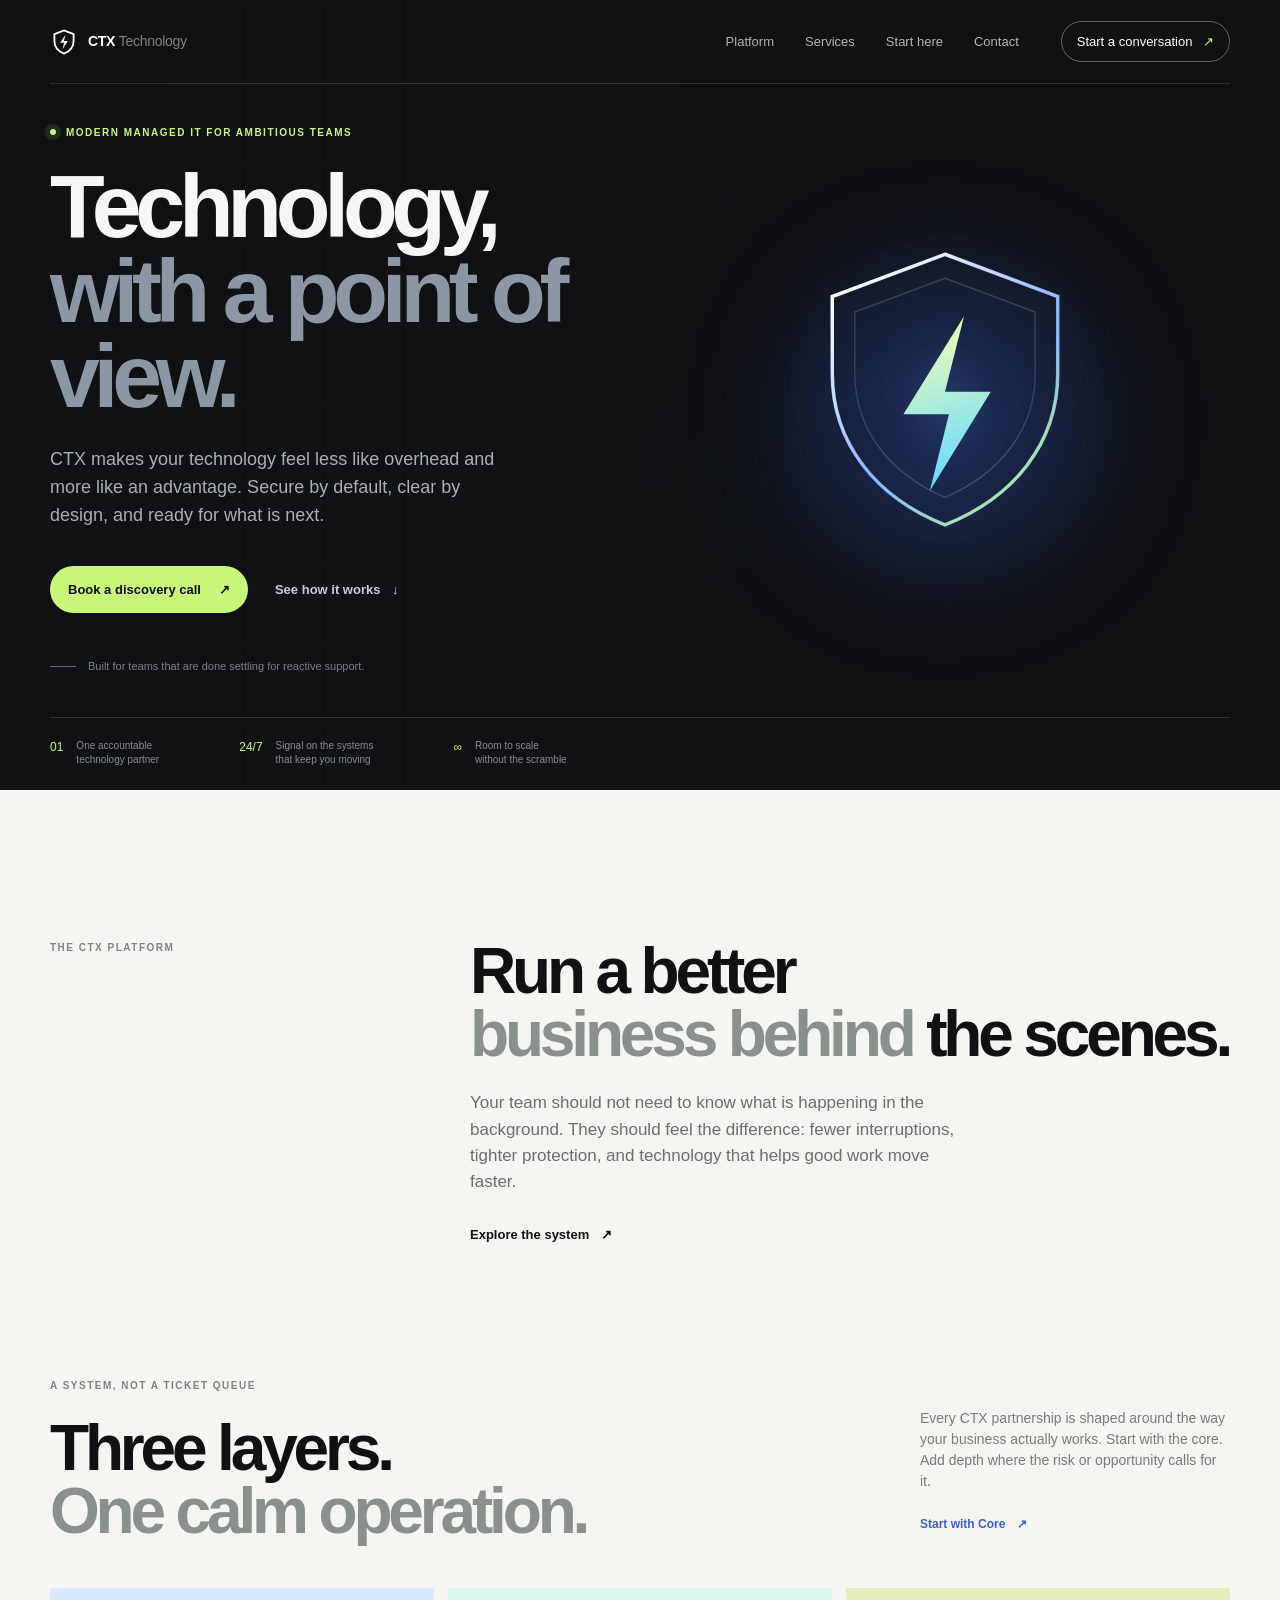
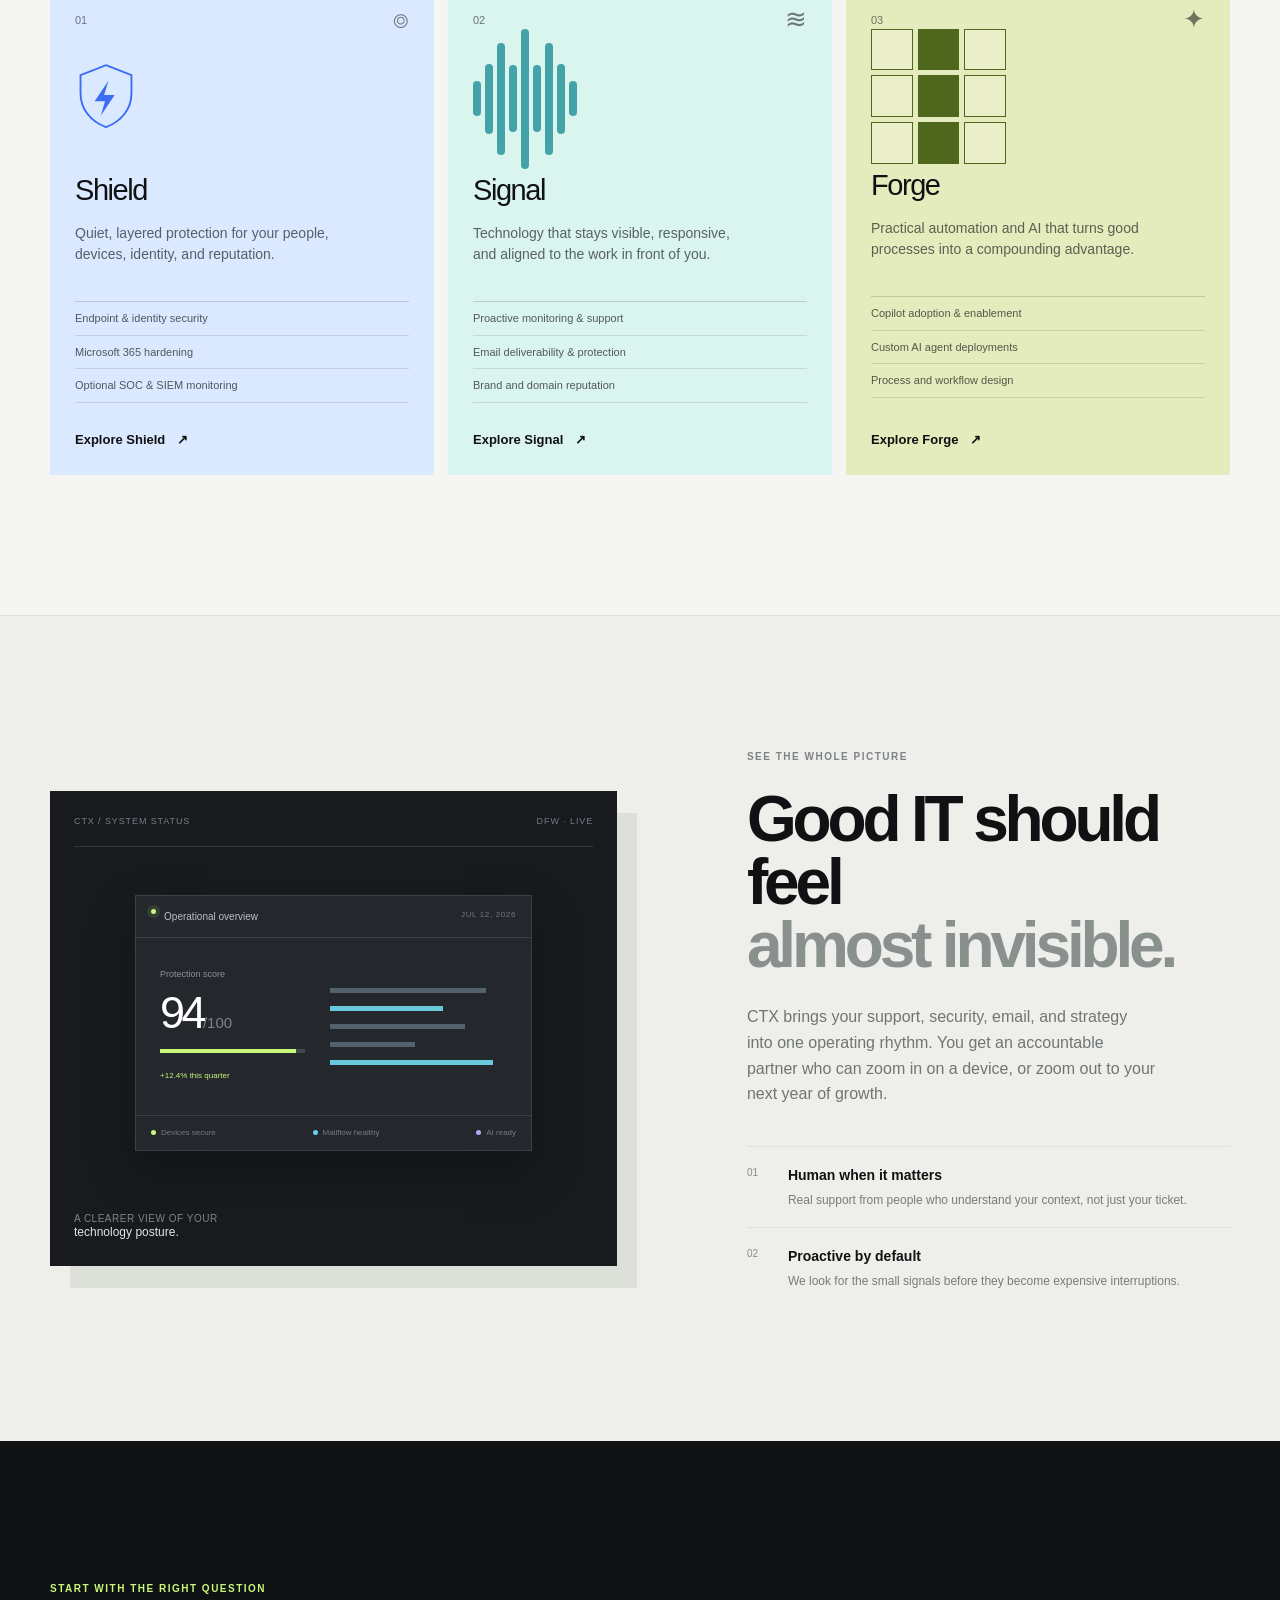
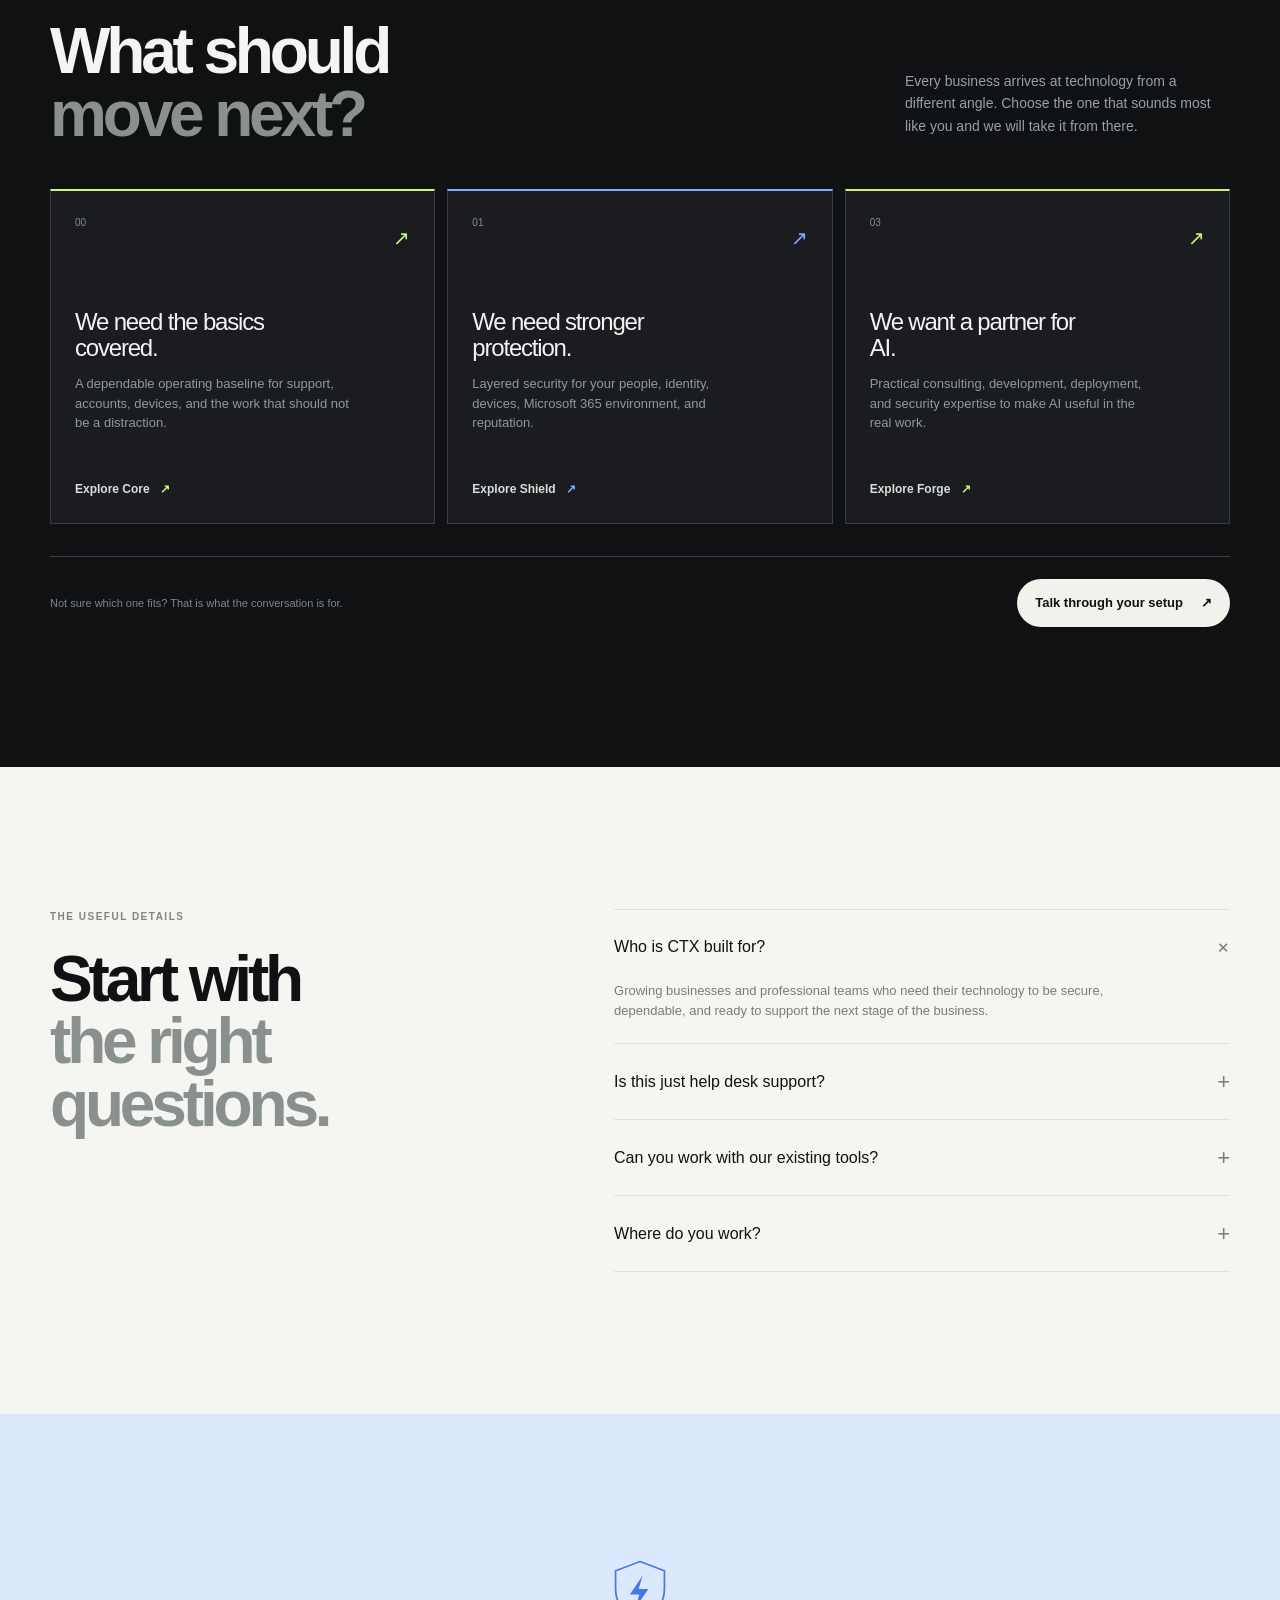
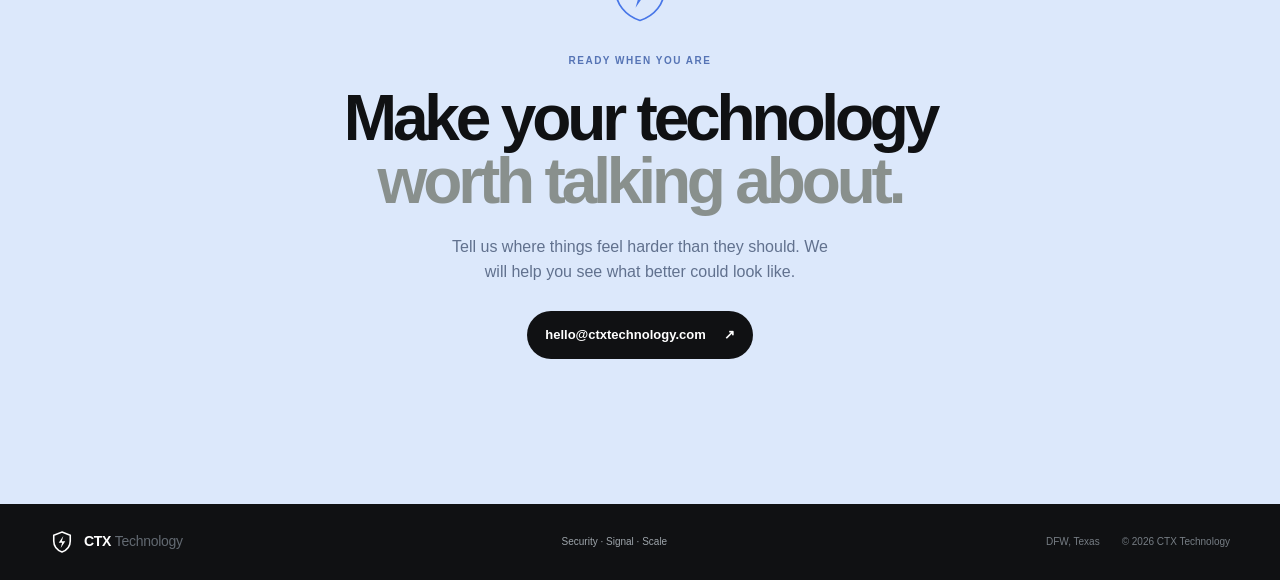
==== index.html @ e43d42aa "Initial public CTX Technology website" ====
<!doctype html>
<html lang="en">
  <head>
    <meta charset="UTF-8" />
    <meta name="viewport" content="width=device-width, initial-scale=1.0" />
    <meta name="description" content="CTX Technology gives ambitious teams a calmer, more secure way to run technology." />
    <meta name="theme-color" content="#101113" />
    <link rel="icon" href="favicon.svg" type="image/svg+xml" />
    <title>CTX Technology | Technology, with a point of view.</title>
    <link rel="stylesheet" href="styles.css" />
  </head>
  <body>
    <a class="skip-link" href="#main">Skip to content</a>

    <header class="site-header" data-header>
      <div class="container nav-wrap">
        <a class="brand" href="#top" aria-label="CTX Technology home">
          <span class="brand-mark" aria-hidden="true">
            <svg viewBox="0 0 32 32" fill="none">
              <path d="M16 2.75 27 7v7.52c0 6.9-4.4 12.14-11 14.73C9.4 26.66 5 21.42 5 14.52V7l11-4.25Z" stroke="currentColor" stroke-width="2.1" />
              <path d="m17.74 7.85-6.1 9.08h4.55l-1.92 7.23 6.1-9.17h-4.57l1.94-7.14Z" fill="currentColor" />
            </svg>
          </span>
          <span>CTX <em>Technology</em></span>
        </a>

        <button class="menu-toggle" type="button" aria-expanded="false" aria-controls="primary-nav" data-menu-toggle>
          <span class="sr-only">Toggle navigation</span>
          <span></span><span></span>
        </button>

        <nav class="primary-nav" id="primary-nav" aria-label="Primary navigation" data-nav>
          <a href="#platform">Platform</a>
          <a href="#services">Services</a>
          <a href="#pathways">Start here</a>
          <a href="#contact">Contact</a>
          <a class="nav-cta" href="mailto:hello@ctxtechnology.com?subject=CTX%20Technology%20discovery%20call">Start a conversation <span aria-hidden="true">↗</span></a>
        </nav>
      </div>
    </header>

    <main id="main">
      <section class="hero" id="top">
        <div class="hero-grid" aria-hidden="true"></div>
        <div class="container hero-layout">
          <div class="hero-copy">
            <p class="eyebrow"><span class="eyebrow-dot"></span> Modern managed IT for ambitious teams</p>
            <h1>Technology,<br /><span>with a point of view.</span></h1>
            <p class="hero-lead">CTX makes your technology feel less like overhead and more like an advantage. Secure by default, clear by design, and ready for what is next.</p>
            <div class="hero-actions">
              <a class="button button-primary" href="mailto:hello@ctxtechnology.com?subject=CTX%20Technology%20discovery%20call">Book a discovery call <span aria-hidden="true">↗</span></a>
              <a class="text-link light-link" href="#platform">See how it works <span aria-hidden="true">↓</span></a>
            </div>
            <div class="hero-note"><span class="note-line"></span><span>Built for teams that are done settling for reactive support.</span></div>
          </div>

          <div class="hero-art">
            <div class="art-glow"></div>
            <div class="art-core">
              <svg viewBox="0 0 220 250" fill="none" role="img" aria-label="Shield with a lightning bolt">
                <path d="M110 8 190 38v54.7c0 50.2-32 88.3-80 107.3-48-19-80-57.1-80-107.3V38l80-30Z" stroke="url(#shieldStroke)" stroke-width="2.5" />
                <path d="M110 25 174 49v43.4c0 40.7-25.4 71.4-64 88.2-38.6-16.8-64-47.5-64-88.2V49l64-24Z" stroke="rgba(255,255,255,.16)" stroke-width="1" />
                <path d="m123.5 52-43 69.6h32.3l-13.6 54.4 43.3-70.5h-32.5L123.5 52Z" fill="url(#boltFill)" />
                <path d="M110 8 190 38v54.7c0 50.2-32 88.3-80 107.3-48-19-80-57.1-80-107.3V38l80-30Z" stroke="rgba(255,255,255,.2)" stroke-width="1" />
                <defs>
                  <linearGradient id="shieldStroke" x1="37" y1="38" x2="183" y2="208" gradientUnits="userSpaceOnUse"><stop stop-color="#F8FBFF" /><stop offset=".5" stop-color="#77A6FF" /><stop offset="1" stop-color="#B4FF73" /></linearGradient>
                  <linearGradient id="boltFill" x1="101" y1="56" x2="136" y2="164" gradientUnits="userSpaceOnUse"><stop stop-color="#F2FFB4" /><stop offset="1" stop-color="#65D9FF" /></linearGradient>
                </defs>
              </svg>
            </div>
          </div>
        </div>
        <div class="container hero-footer">
          <div class="hero-footer-item"><strong>01</strong><span>One accountable<br />technology partner</span></div>
          <div class="hero-footer-item"><strong>24/7</strong><span>Signal on the systems<br />that keep you moving</span></div>
          <div class="hero-footer-item"><strong>∞</strong><span>Room to scale<br />without the scramble</span></div>
        </div>
      </section>

      <section class="intro-band" id="platform">
        <div class="container intro-layout">
          <p class="section-kicker">The CTX platform</p>
          <div>
            <h2>Run a better<br /><i>business behind</i> the scenes.</h2>
            <p class="intro-copy">Your team should not need to know what is happening in the background. They should feel the difference: fewer interruptions, tighter protection, and technology that helps good work move faster.</p>
            <a class="text-link dark-link" href="#services">Explore the system <span aria-hidden="true">↗</span></a>
          </div>
        </div>
      </section>

      <section class="system-section" id="services">
        <div class="container">
          <div class="section-heading">
            <div><p class="section-kicker">A system, not a ticket queue</p><h2>Three layers.<br /><i>One calm operation.</i></h2></div>
            <p>Every CTX partnership is shaped around the way your business actually works. Start with the core. Add depth where the risk or opportunity calls for it.<br /><br /><a class="text-link dark-link essential-link" href="core.html">Start with Core <span aria-hidden="true">↗</span></a></p>
          </div>
          <div class="layer-grid">
            <article class="layer-card layer-shield">
              <div class="layer-top"><span class="layer-number">01</span><span class="layer-symbol">⌾</span></div>
              <div class="layer-icon shield-icon" aria-hidden="true"><svg viewBox="0 0 56 64" fill="none"><path d="M28 2 51 11v16.3C51 41.7 41.8 52.7 28 58 14.2 52.7 5 41.7 5 27.3V11L28 2Z" stroke="currentColor" stroke-width="1.7"/><path d="m30.2 16-12.5 18.6h9.4l-3.8 13 12.5-18.8h-9.5l3.9-12.8Z" fill="currentColor"/></svg></div>
              <h3>Shield</h3><p>Quiet, layered protection for your people, devices, identity, and reputation.</p>
              <ul><li>Endpoint & identity security</li><li>Microsoft 365 hardening</li><li>Optional SOC & SIEM monitoring</li></ul>
              <a href="shield.html" class="card-link">Explore Shield <span aria-hidden="true">↗</span></a>
            </article>
            <article class="layer-card layer-signal">
              <div class="layer-top"><span class="layer-number">02</span><span class="layer-symbol">≋</span></div>
              <div class="signal-wave" aria-hidden="true"><span></span><span></span><span></span><span></span><span></span><span></span><span></span><span></span><span></span></div>
              <h3>Signal</h3><p>Technology that stays visible, responsive, and aligned to the work in front of you.</p>
              <ul><li>Proactive monitoring & support</li><li>Email deliverability & protection</li><li>Brand and domain reputation</li></ul>
              <a href="signal.html" class="card-link">Explore Signal <span aria-hidden="true">↗</span></a>
            </article>
            <article class="layer-card layer-forge">
              <div class="layer-top"><span class="layer-number">03</span><span class="layer-symbol">✦</span></div>
              <div class="forge-grid" aria-hidden="true"><span></span><span></span><span></span><span></span><span></span><span></span><span></span><span></span><span></span></div>
              <h3>Forge</h3><p>Practical automation and AI that turns good processes into a compounding advantage.</p>
              <ul><li>Copilot adoption & enablement</li><li>Custom AI agent deployments</li><li>Process and workflow design</li></ul>
              <a href="forge.html" class="card-link">Explore Forge <span aria-hidden="true">↗</span></a>
            </article>
          </div>
        </div>
      </section>

      <section class="feature-section">
        <div class="container feature-grid">
          <div class="feature-visual">
            <div class="visual-topline"><span>CTX / SYSTEM STATUS</span><span>DFW · LIVE</span></div>
            <div class="visual-screen">
              <div class="screen-header"><span class="screen-pulse"></span><span>Operational overview</span><span class="screen-date">JUL 12, 2026</span></div>
              <div class="screen-content"><div class="screen-score"><small>Protection score</small><strong>94<span>/100</span></strong><div class="score-bar"><i></i></div><em>+12.4% this quarter</em></div><div class="screen-lines"><span style="--w:88%"></span><span style="--w:64%"></span><span style="--w:76%"></span><span style="--w:48%"></span><span style="--w:92%"></span></div></div>
              <div class="screen-footer"><span><b></b>Devices secure</span><span><b></b>Mailflow healthy</span><span><b></b>AI ready</span></div>
            </div>
            <div class="visual-caption">A clearer view of your<br /><i>technology posture.</i></div>
          </div>
          <div class="feature-copy"><p class="section-kicker">See the whole picture</p><h2>Good IT should feel<br /><i>almost invisible.</i></h2><p>CTX brings your support, security, email, and strategy into one operating rhythm. You get an accountable partner who can zoom in on a device, or zoom out to your next year of growth.</p><div class="feature-points"><div><span>01</span><strong>Human when it matters</strong><p>Real support from people who understand your context, not just your ticket.</p></div><div><span>02</span><strong>Proactive by default</strong><p>We look for the small signals before they become expensive interruptions.</p></div></div></div>
        </div>
      </section>

      <section class="pathways-section" id="pathways">
        <div class="container">
          <div class="pathways-heading"><div><p class="section-kicker">Start with the right question</p><h2>What should<br /><i>move next?</i></h2></div><p>Every business arrives at technology from a different angle. Choose the one that sounds most like you and we will take it from there.</p></div>
          <div class="pathway-grid">
            <a class="pathway-card pathway-core" href="core.html"><span class="pathway-number">00</span><span class="pathway-arrow" aria-hidden="true">↗</span><h3>We need the basics covered.</h3><p>A dependable operating baseline for support, accounts, devices, and the work that should not be a distraction.</p><span class="pathway-link">Explore Core <span aria-hidden="true">↗</span></span></a>
            <a class="pathway-card pathway-shield" href="shield.html"><span class="pathway-number">01</span><span class="pathway-arrow" aria-hidden="true">↗</span><h3>We need stronger protection.</h3><p>Layered security for your people, identity, devices, Microsoft 365 environment, and reputation.</p><span class="pathway-link">Explore Shield <span aria-hidden="true">↗</span></span></a>
            <a class="pathway-card pathway-forge" href="forge.html"><span class="pathway-number">03</span><span class="pathway-arrow" aria-hidden="true">↗</span><h3>We want a partner for AI.</h3><p>Practical consulting, development, deployment, and security expertise to make AI useful in the real work.</p><span class="pathway-link">Explore Forge <span aria-hidden="true">↗</span></span></a>
          </div>
          <div class="pathways-footer"><span>Not sure which one fits? That is what the conversation is for.</span><a class="button button-light" href="mailto:hello@ctxtechnology.com?subject=CTX%20Technology%20setup%20conversation">Talk through your setup <span aria-hidden="true">↗</span></a></div>
        </div>
      </section>

      <section class="faq-section">
        <div class="container faq-layout"><div><p class="section-kicker">The useful details</p><h2>Start with<br /><i>the right questions.</i></h2></div><div class="faq-list"><details open><summary>Who is CTX built for?<span>+</span></summary><p>Growing businesses and professional teams who need their technology to be secure, dependable, and ready to support the next stage of the business.</p></details><details><summary>Is this just help desk support?<span>+</span></summary><p>No. Support is the human layer, but the work also includes proactive monitoring, security optimization, email health, and the technical roadmap behind the business.</p></details><details><summary>Can you work with our existing tools?<span>+</span></summary><p>Yes. We start by understanding what is already in place, then make practical recommendations around Microsoft 365, identity, endpoint, email, and the workflows your team depends on.</p></details><details><summary>Where do you work?<span>+</span></summary><p>CTX is based in the DFW area and supports teams wherever their work happens.</p></details></div></div>
      </section>

      <section class="contact-section" id="contact"><div class="container contact-inner"><div class="contact-mark" aria-hidden="true"><svg viewBox="0 0 76 76" fill="none"><path d="M38 3 67 14v21.5C67 53.2 55.4 67.3 38 73 20.6 67.3 9 53.2 9 35.5V14L38 3Z" stroke="currentColor" stroke-width="2"/><path d="m41 20-15 22.2h11.2L32.7 58 48 35.5H36.4L41 20Z" fill="currentColor"/></svg></div><p class="section-kicker">Ready when you are</p><h2>Make your technology<br /><i>worth talking about.</i></h2><p>Tell us where things feel harder than they should. We will help you see what better could look like.</p><a class="button button-primary dark-button" href="mailto:hello@ctxtechnology.com?subject=CTX%20Technology%20discovery%20call">hello@ctxtechnology.com <span aria-hidden="true">↗</span></a></div></section>
    </main>

    <footer class="site-footer"><div class="container footer-wrap"><a class="brand footer-brand" href="#top"><span class="brand-mark" aria-hidden="true"><svg viewBox="0 0 32 32" fill="none"><path d="M16 2.75 27 7v7.52c0 6.9-4.4 12.14-11 14.73C9.4 26.66 5 21.42 5 14.52V7l11-4.25Z" stroke="currentColor" stroke-width="2.1"/><path d="m17.74 7.85-6.1 9.08h4.55l-1.92 7.23 6.1-9.17h-4.57l1.94-7.14Z" fill="currentColor"/></svg></span><span>CTX <em>Technology</em></span></a><p>Security · Signal · Scale</p><div><span>DFW, Texas</span><span>© 2026 CTX Technology</span></div></div></footer>
    <script src="app.js"></script>
  </body>
</html>
---- styles.css ----
:root {
  --ink: #101113;
  --muted: #6d7079;
  --paper: #f5f6f2;
  --white: #fff;
  --line: #dfe1dc;
  --blue: #3967f5;
  --cyan: #64d6eb;
  --lime: #c8f87b;
  --max: 1180px;
}

* { box-sizing: border-box; }
html { scroll-behavior: smooth; }
body { margin: 0; background: var(--paper); color: var(--ink); font-family: -apple-system, BlinkMacSystemFont, "Segoe UI", Helvetica, Arial, sans-serif; font-size: 16px; line-height: 1.5; -webkit-font-smoothing: antialiased; }
a { color: inherit; text-decoration: none; }
button { font: inherit; }
.container { width: min(calc(100% - 64px), var(--max)); margin: 0 auto; }
.sr-only { position: absolute; width: 1px; height: 1px; padding: 0; margin: -1px; overflow: hidden; clip: rect(0, 0, 0, 0); white-space: nowrap; border: 0; }
.skip-link { position: fixed; z-index: 20; left: 16px; top: -50px; padding: 10px 14px; background: var(--lime); color: var(--ink); transition: top .2s; }
.skip-link:focus { top: 16px; }

.site-header { position: absolute; width: 100%; z-index: 5; color: #fff; }
.nav-wrap { min-height: 84px; display: flex; align-items: center; justify-content: space-between; border-bottom: 1px solid rgba(255,255,255,.13); }
.brand { display: inline-flex; align-items: center; gap: 10px; font-size: 14px; font-weight: 700; letter-spacing: -.02em; }
.brand em { color: rgba(255,255,255,.47); font-style: normal; font-weight: 400; }
.brand-mark { width: 28px; height: 28px; display: grid; place-items: center; }
.brand-mark svg { width: 100%; height: 100%; }
.primary-nav { display: flex; align-items: center; gap: 31px; color: rgba(255,255,255,.68); font-size: 13px; }
.primary-nav a { transition: color .2s; }
.primary-nav a:hover, .primary-nav a:focus-visible { color: #fff; }
.primary-nav .nav-cta { margin-left: 11px; border: 1px solid rgba(255,255,255,.34); border-radius: 999px; color: #fff; padding: 10px 15px; }
.primary-nav .nav-cta span { color: var(--lime); margin-left: 7px; }
.menu-toggle { display: none; border: 0; background: transparent; color: #fff; padding: 10px 0 10px 10px; }
.menu-toggle span:not(.sr-only) { display: block; width: 24px; height: 1px; margin: 5px 0; background: currentColor; }

.hero { overflow: hidden; min-height: 790px; position: relative; display: flex; flex-direction: column; background: #101113; color: #f5f7f7; }
.hero-grid { position: absolute; inset: 0; opacity: .19; background-image: linear-gradient(rgba(255,255,255,.08) 1px, transparent 1px), linear-gradient(90deg, rgba(255,255,255,.08) 1px, transparent 1px); background-size: 80px 80px; mask-image: linear-gradient(90deg, black, transparent 74%); }
.hero-grid::after { content: ""; position: absolute; inset: 0; background: radial-gradient(circle at 73% 48%, rgba(71,118,255,.22), transparent 30%), radial-gradient(circle at 57% 67%, rgba(102,221,222,.13), transparent 25%); }
.hero-layout { position: relative; z-index: 1; flex: 1; display: grid; grid-template-columns: 1fr 1fr; gap: 40px; align-items: center; padding-top: 122px; }
.hero-copy { max-width: 590px; padding-bottom: 40px; }
.eyebrow, .section-kicker { margin: 0 0 24px; color: #87909d; text-transform: uppercase; letter-spacing: .15em; font-size: 10px; font-weight: 700; }
.eyebrow { color: var(--lime); display: flex; align-items: center; gap: 10px; }
.eyebrow-dot { width: 6px; height: 6px; border-radius: 50%; background: var(--lime); box-shadow: 0 0 0 5px rgba(200,248,123,.1); }
h1, h2, h3, p { margin-top: 0; }
h1 { max-width: 670px; margin-bottom: 27px; font-size: clamp(56px, 7vw, 96px); line-height: .95; letter-spacing: -.07em; font-weight: 600; }
h1 span { color: #8d96a3; }
.hero-lead { max-width: 465px; color: #a9afb9; font-size: 18px; line-height: 1.55; }
.hero-actions { display: flex; align-items: center; gap: 27px; margin: 36px 0 45px; }
.button { display: inline-flex; align-items: center; gap: 18px; padding: 14px 18px; border-radius: 999px; font-size: 13px; font-weight: 600; transition: transform .2s, background .2s, border-color .2s; }
.button:hover, .button:focus-visible { transform: translateY(-2px); }
.button-primary { color: var(--ink); background: var(--lime); }
.button-primary:hover { background: #e1ffa2; }
.light-link, .dark-link, .card-link { font-size: 13px; font-weight: 600; }
.light-link { color: #c9ced8; }
.light-link span, .dark-link span, .card-link span { margin-left: 8px; transition: margin .2s; }
.text-link:hover span, .card-link:hover span { margin-left: 13px; }
.hero-note { display: flex; align-items: center; gap: 12px; color: #777f8d; font-size: 11px; }
.note-line { width: 26px; height: 1px; background: #626a76; }
.hero-art { min-height: 550px; position: relative; display: grid; place-items: center; }
.art-glow { position: absolute; width: 290px; height: 290px; border-radius: 50%; background: rgba(57,103,245,.26); filter: blur(55px); }
.art-core { position: relative; z-index: 1; width: min(66%, 310px); filter: drop-shadow(0 0 26px rgba(91,176,255,.23)); }
.art-core svg { display: block; width: 100%; height: auto; }
.art-orbit { position: absolute; border: 1px solid rgba(168,206,255,.28); border-radius: 50%; transform: rotate(-24deg); }
.orbit-one { width: 88%; height: 32%; }
.orbit-two { width: 42%; height: 89%; transform: rotate(29deg); border-color: rgba(201,248,123,.26); }
.signal-card { position: absolute; z-index: 2; display: flex; align-items: center; gap: 10px; min-width: 190px; padding: 11px 13px; border: 1px solid rgba(255,255,255,.16); background: rgba(24,26,31,.76); backdrop-filter: blur(12px); box-shadow: 0 15px 50px rgba(0,0,0,.23); }
.signal-card-top { top: 20%; right: 1%; }
.signal-card-bottom { bottom: 20%; left: 5%; }
.signal-icon { display: grid; place-items: center; width: 27px; height: 27px; border-radius: 50%; color: var(--lime); background: rgba(200,248,123,.11); font-size: 20px; }
.bolt-mini { color: var(--cyan); background: rgba(100,214,235,.1); }
.signal-card b, .signal-card small { display: block; }
.signal-card b { color: #e6e8e9; font-size: 11px; font-weight: 600; }
.signal-card small { margin-top: 2px; color: #7e8692; font-size: 9px; }
.art-label { position: absolute; color: #68717d; font-size: 10px; line-height: 1.4; letter-spacing: .08em; text-transform: uppercase; }
.art-label b { color: #cdd4db; font-weight: 500; }
.art-label-left { left: 0; bottom: 25%; }
.art-label-right { right: 0; bottom: 11%; display: flex; align-items: center; gap: 8px; }
.art-label-right span { width: 34px; height: 1px; background: #54606d; }
.hero-footer { position: relative; z-index: 1; display: flex; gap: 80px; padding: 21px 0 24px; border-top: 1px solid rgba(255,255,255,.14); }
.hero-footer-item { display: flex; gap: 13px; align-items: flex-start; color: #858c96; font-size: 10px; line-height: 1.35; }
.hero-footer-item strong { color: var(--lime); font-size: 12px; font-weight: 500; }

.intro-band { padding: 150px 0 132px; background: var(--paper); }
.intro-layout { display: grid; grid-template-columns: 1fr 2fr; gap: 40px; }
.section-kicker { color: #7e8385; }
h2 { margin-bottom: 25px; font-size: clamp(42px, 5vw, 70px); letter-spacing: -.065em; line-height: .98; font-weight: 600; }
h2 i { color: #89908d; font-style: normal; }
.intro-copy { max-width: 500px; margin-bottom: 26px; color: #696f70; font-size: 17px; line-height: 1.55; }
.dark-link { color: var(--ink); }
.essential-link { display: inline-block; color: #3b5fd2; font-size: 12px; }

.system-section { padding: 0 0 140px; }
.section-heading { display: flex; align-items: end; justify-content: space-between; gap: 50px; margin-bottom: 46px; }
.section-heading > div { min-width: 55%; }
.section-heading h2 { margin-bottom: 0; }
.section-heading > p { max-width: 310px; margin: 0 0 8px; color: #777d7c; font-size: 14px; }
.layer-grid { display: grid; grid-template-columns: repeat(3, 1fr); gap: 14px; }
.layer-card { min-height: 455px; display: flex; flex-direction: column; padding: 24px 25px 26px; color: var(--ink); overflow: hidden; }
.layer-shield { background: #dae9ff; }
.layer-signal { background: #daf4ee; }
.layer-forge { background: #e4ebbc; }
.layer-top { display: flex; justify-content: space-between; color: rgba(16,17,19,.55); font-size: 11px; }
.layer-symbol { font-size: 26px; line-height: .6; }
.layer-icon { height: 140px; display: flex; align-items: center; color: #3c6cf2; }
.layer-icon svg { width: 62px; height: auto; }
.layer-card h3 { margin: 0 0 11px; font-size: 29px; letter-spacing: -.05em; font-weight: 500; }
.layer-card > p { max-width: 270px; min-height: 55px; margin-bottom: 23px; color: rgba(16,17,19,.64); font-size: 14px; line-height: 1.45; }
.layer-card ul { list-style: none; padding: 0; margin: 0 0 27px; border-top: 1px solid rgba(16,17,19,.16); color: rgba(16,17,19,.68); font-size: 11px; }
.layer-card li { padding: 8px 0; border-bottom: 1px solid rgba(16,17,19,.12); }
.card-link { margin-top: auto; }
.signal-wave { height: 140px; display: flex; align-items: center; gap: 4px; color: #1e8e97; }
.signal-wave span { display: block; width: 8px; height: 25%; border-radius: 10px; background: currentColor; opacity: .8; }
.signal-wave span:nth-child(2), .signal-wave span:nth-child(8) { height: 50%; }.signal-wave span:nth-child(3), .signal-wave span:nth-child(7) { height: 80%; }.signal-wave span:nth-child(4), .signal-wave span:nth-child(6) { height: 48%; }.signal-wave span:nth-child(5) { height: 100%; }
.forge-grid { width: 135px; height: 135px; display: grid; grid-template-columns: repeat(3, 1fr); gap: 5px; align-content: center; }
.forge-grid span { aspect-ratio: 1; border: 1px solid #4e671d; background: rgba(255,255,255,.21); }.forge-grid span:nth-child(2), .forge-grid span:nth-child(5), .forge-grid span:nth-child(8) { background: #4e671d; }

.feature-section { padding: 133px 0; border-top: 1px solid var(--line); background: #eeefeb; }
.feature-grid { display: grid; grid-template-columns: 1.08fr .92fr; align-items: center; gap: 11%; }
.feature-visual { position: relative; min-height: 475px; padding: 24px; background: #181a1e; color: #fff; box-shadow: 20px 22px 0 #dce0d8; }
.visual-topline, .screen-header, .screen-footer { display: flex; justify-content: space-between; color: #767d87; font-size: 9px; letter-spacing: .1em; }
.visual-topline { padding-bottom: 17px; border-bottom: 1px solid #35383c; }
.visual-screen { position: absolute; top: 104px; left: 15%; width: 70%; background: #24272c; border: 1px solid #3b4047; box-shadow: 0 21px 45px rgba(0,0,0,.25); }
.screen-header { padding: 13px 15px; border-bottom: 1px solid #3b4047; color: #b8c0ca; letter-spacing: 0; font-size: 10px; justify-content: flex-start; gap: 8px; }.screen-date { margin-left: auto; color: #727982; font-size: 8px; letter-spacing: .08em; }
.screen-pulse { width: 5px; height: 5px; border-radius: 50%; background: var(--lime); box-shadow: 0 0 0 4px rgba(200,248,123,.1); }
.screen-content { display: grid; grid-template-columns: .9fr 1.1fr; gap: 25px; padding: 30px 24px; }
.screen-score small { display: block; color: #89919a; font-size: 9px; }.screen-score strong { display: block; margin: 8px 0 14px; font-size: 45px; line-height: 1; font-weight: 400; letter-spacing: -.08em; }.screen-score strong span { color: #7a838f; font-size: 15px; letter-spacing: 0; }.score-bar { height: 4px; margin-bottom: 8px; background: #42474e; }.score-bar i { display: block; width: 94%; height: 100%; background: var(--lime); }.screen-score em { color: var(--lime); font-size: 8px; font-style: normal; }.screen-lines { display: flex; flex-direction: column; justify-content: center; gap: 13px; }.screen-lines span { width: var(--w); height: 5px; display: block; background: #53616d; }.screen-lines span:nth-child(2), .screen-lines span:nth-child(5) { background: #68c9dd; }
.screen-footer { padding: 11px 15px; border-top: 1px solid #3b4047; gap: 8px; font-size: 8px; letter-spacing: 0; }.screen-footer b { display: inline-block; width: 5px; height: 5px; margin-right: 5px; border-radius: 50%; background: var(--lime); }.screen-footer span:nth-child(2) b { background: var(--cyan); }.screen-footer span:nth-child(3) b { background: #b9a6f9; }
.visual-caption { position: absolute; bottom: 25px; left: 24px; color: #7d848b; font-size: 10px; line-height: 1.3; letter-spacing: .05em; text-transform: uppercase; }.visual-caption i { color: #e1e5e7; font-size: 12px; font-style: normal; letter-spacing: 0; text-transform: none; }
.feature-copy h2 { margin-bottom: 28px; }.feature-copy > p:not(.section-kicker) { max-width: 410px; color: #707574; line-height: 1.6; }.feature-points { margin-top: 39px; }.feature-points > div { display: grid; grid-template-columns: 28px 1fr; column-gap: 13px; padding: 18px 0; border-top: 1px solid var(--line); }.feature-points span { color: #84908a; font-size: 10px; }.feature-points strong { font-size: 14px; font-weight: 600; }.feature-points p { grid-column: 2; margin: 5px 0 0; color: #777c7b; font-size: 12px; }

.pricing-section { padding: 140px 0; background: #101113; color: #f4f5f2; }.pricing-layout { display: grid; grid-template-columns: .8fr 1.2fr; gap: 13%; align-items: center; }.pricing-copy .section-kicker { color: var(--lime); }.pricing-copy h2 { margin-bottom: 28px; }.pricing-copy > p:not(.section-kicker) { max-width: 360px; color: #999fa8; line-height: 1.6; }.button-light { margin-top: 22px; color: var(--ink); background: #f0f3ec; }.button-light:hover { background: #fff; }.price-panel { padding: 25px 29px 27px; border: 1px solid #3a3d42; background: #1a1c20; }.price-panel-top { display: flex; justify-content: space-between; padding-bottom: 21px; border-bottom: 1px solid #383b40; color: #858b92; font-size: 9px; letter-spacing: .11em; }.price-status { color: var(--lime); letter-spacing: 0; }.price-status i { display: inline-block; width: 5px; height: 5px; margin-right: 4px; border-radius: 50%; background: var(--lime); }.price { display: flex; align-items: center; padding: 24px 0 9px; }.price sup { align-self: flex-start; margin: 13px 4px 0 0; color: var(--lime); font-size: 18px; }.price strong { font-size: 90px; font-weight: 400; line-height: .9; letter-spacing: -.08em; }.price > span { margin: 18px 0 0 13px; color: #878e97; font-size: 12px; line-height: 1.15; }.price-note { max-width: 390px; margin: 0; color: #aab0b5; font-size: 13px; }.price-rule { height: 1px; margin: 26px 0 22px; background: #383b40; }.price-includes p { margin-bottom: 15px; color: #7d848c; font-size: 11px; }.price-includes > div { display: flex; gap: 10px; }.price-includes span { flex: 1; padding: 11px 12px; color: #d5d9d7; background: #25282d; font-size: 10px; line-height: 1.35; }.price-disclaimer { display: block; margin-top: 22px; color: #6f767e; font-size: 10px; line-height: 1.4; }

.faq-section { padding: 142px 0; background: var(--paper); }.faq-layout { display: grid; grid-template-columns: .8fr 1.2fr; gap: 13%; }.faq-list details { border-top: 1px solid var(--line); }.faq-list details:last-child { border-bottom: 1px solid var(--line); }.faq-list summary { display: flex; align-items: center; justify-content: space-between; padding: 21px 0; cursor: pointer; list-style: none; font-size: 16px; font-weight: 500; }.faq-list summary::-webkit-details-marker { display: none; }.faq-list summary span { color: #777f7c; font-size: 22px; font-weight: 300; transition: transform .2s; }.faq-list details[open] summary span { transform: rotate(45deg); }.faq-list details p { max-width: 520px; margin: -4px 40px 22px 0; color: #777d7a; font-size: 13px; line-height: 1.55; }
.contact-section { padding: 145px 0; background: #dce8fb; text-align: center; }.contact-inner { display: flex; flex-direction: column; align-items: center; }.contact-mark { width: 64px; margin-bottom: 30px; color: #4776e8; }.contact-mark svg { display: block; width: 100%; }.contact-section .section-kicker { margin-bottom: 19px; color: #5674b5; }.contact-section h2 { margin-bottom: 23px; }.contact-section > .container > p:not(.section-kicker) { max-width: 390px; margin-bottom: 26px; color: #61718e; line-height: 1.55; }.dark-button { background: var(--ink); color: #fff; }.dark-button:hover { background: #2b2e34; }
.site-footer { padding: 26px 0; background: #101113; color: #767d84; font-size: 10px; }.footer-wrap { display: flex; align-items: center; justify-content: space-between; gap: 24px; }.footer-brand { color: #fff; }.footer-brand em { color: #626971; }.footer-brand .brand-mark { width: 24px; height: 24px; }.footer-wrap p { margin: 0; color: #9da4aa; }.footer-wrap > div { display: flex; gap: 22px; }

@media (max-width: 850px) {
  .container { width: min(calc(100% - 40px), var(--max)); }
  .nav-wrap { min-height: 72px; }.menu-toggle { display: block; cursor: pointer; }.primary-nav { display: none; position: absolute; top: 72px; left: 20px; right: 20px; padding: 15px; flex-direction: column; align-items: stretch; gap: 0; background: #1b1d21; border: 1px solid #363a40; }.primary-nav.is-open { display: flex; }.primary-nav a { padding: 13px 10px; }.primary-nav .nav-cta { margin: 5px 0 0; text-align: center; }
  .hero { min-height: auto; }.hero-layout { grid-template-columns: 1fr; gap: 0; padding-top: 145px; }.hero-copy { padding-bottom: 0; }.hero-art { min-height: 420px; margin-top: -20px; }.art-core { width: 220px; }.signal-card-top { top: 15%; right: 0; }.signal-card-bottom { bottom: 14%; left: 0; }.art-label-left { left: 0; bottom: 20%; }.art-label-right { right: 0; bottom: 6%; }.hero-footer { gap: 20px; justify-content: space-between; }.hero-footer-item { gap: 8px; }
  .intro-band { padding: 100px 0; }.intro-layout, .feature-grid, .pricing-layout, .faq-layout { grid-template-columns: 1fr; gap: 55px; }.section-heading { display: block; }.section-heading > p { margin-top: 27px; max-width: 480px; }.system-section { padding-bottom: 100px; }.feature-section, .pricing-section, .faq-section, .contact-section { padding: 100px 0; }.feature-visual { min-height: 430px; }.pricing-copy > p:not(.section-kicker) { max-width: 500px; }
}
@media (max-width: 560px) {
  .container { width: min(calc(100% - 32px), var(--max)); }.hero-layout { padding-top: 127px; }.hero-copy h1 { font-size: 57px; }.hero-lead { font-size: 16px; }.hero-actions { align-items: flex-start; flex-direction: column; gap: 18px; margin: 30px 0 36px; }.hero-art { min-height: 370px; margin-top: -10px; }.art-core { width: 190px; }.signal-card { min-width: 165px; padding: 9px; }.signal-card-top { top: 15%; }.signal-card-bottom { bottom: 10%; }.signal-card b { font-size: 10px; }.signal-card small { font-size: 8px; }.art-label { font-size: 8px; }.hero-footer { display: grid; grid-template-columns: repeat(3, 1fr); gap: 10px; }.hero-footer-item { display: block; font-size: 9px; }.hero-footer-item strong { display: block; margin-bottom: 6px; }.intro-band { padding: 84px 0; } h2 { font-size: 45px; }.layer-grid { grid-template-columns: 1fr; }.layer-card { min-height: 0; }.layer-card > p { min-height: 0; }.feature-visual { min-height: 360px; padding: 17px; box-shadow: 10px 12px 0 #dce0d8; }.visual-screen { top: 85px; left: 8%; width: 84%; }.screen-content { gap: 10px; padding: 20px 14px; }.screen-score strong { font-size: 36px; }.screen-footer { font-size: 7px; gap: 3px; padding-left: 10px; padding-right: 10px; }.visual-caption { left: 17px; bottom: 17px; }.price-panel { padding: 20px 17px; }.price-panel-top { font-size: 8px; }.price { padding-top: 25px; }.price strong { font-size: 74px; }.price-includes > div { display: grid; grid-template-columns: 1fr; }.faq-layout { gap: 35px; }.footer-wrap { align-items: flex-start; flex-wrap: wrap; }.footer-wrap p { order: 3; width: 100%; }.footer-wrap > div { margin-left: auto; display: block; text-align: right; }.footer-wrap > div span { display: block; margin-bottom: 3px; }
}

@media (prefers-reduced-motion: no-preference) {
  .art-glow { animation: glowPulse 6s ease-in-out infinite; }.art-core { animation: shieldFloat 6s ease-in-out infinite; }
  @keyframes glowPulse { 50% { opacity: .64; transform: scale(1.12); } } @keyframes shieldFloat { 50% { transform: translateY(-8px) scale(1.02); } }
}

.pathways-section { padding: 140px 0; background: #101113; color: #f4f5f2; }
.pathways-heading { display: flex; justify-content: space-between; align-items: end; gap: 50px; margin-bottom: 44px; }.pathways-heading h2 { margin-bottom: 0; }.pathways-heading .section-kicker { color: var(--lime); }.pathways-heading > p { max-width: 325px; margin: 0 0 8px; color: #999fa8; font-size: 14px; line-height: 1.6; }
.pathway-grid { display: grid; grid-template-columns: repeat(3, 1fr); gap: 12px; }.pathway-card { min-height: 335px; display: flex; flex-direction: column; padding: 24px 24px 25px; border: 1px solid #3a3d42; background: #1a1c20; transition: transform .2s, border-color .2s, background .2s; }.pathway-card:hover, .pathway-card:focus-visible { transform: translateY(-5px); background: #202329; }.pathway-core { border-top: 2px solid var(--lime); }.pathway-shield { border-top: 2px solid #84aaff; }.pathway-forge { border-top: 2px solid #d0ef77; }.pathway-number { color: #858c94; font-size: 10px; }.pathway-arrow { align-self: flex-end; margin-top: -7px; color: var(--lime); font-size: 20px; }.pathway-shield .pathway-arrow { color: #84aaff; }.pathway-forge .pathway-arrow { color: #d0ef77; }.pathway-card h3 { max-width: 230px; margin: 56px 0 13px; color: #f2f4f1; font-size: 24px; line-height: 1.08; letter-spacing: -.05em; font-weight: 500; }.pathway-card p { max-width: 280px; margin: 0; color: #9198a1; font-size: 13px; line-height: 1.5; }.pathway-link { margin-top: auto; padding-top: 28px; color: #d9ded9; font-size: 12px; font-weight: 600; }.pathway-link span { margin-left: 7px; color: var(--lime); transition: margin .2s; }.pathway-shield .pathway-link span { color: #84aaff; }.pathway-forge .pathway-link span { color: #d0ef77; }.pathway-card:hover .pathway-link span { margin-left: 12px; }.pathways-footer { display: flex; align-items: center; justify-content: space-between; gap: 24px; margin-top: 32px; padding-top: 22px; border-top: 1px solid #383b40; color: #7d858e; font-size: 11px; }.pathways-footer .button-light { margin-top: 0; }

@media (max-width: 850px) {
  .pathways-section { padding: 100px 0; }.pathways-heading { display: block; }.pathways-heading > p { margin-top: 27px; max-width: 480px; }.pathway-grid { grid-template-columns: 1fr; }.pathway-card { min-height: 265px; }.pathway-card h3 { margin-top: 37px; }.pathways-footer { align-items: flex-start; flex-direction: column; }
}

@media (max-width: 560px) {
  .pathways-section { padding: 78px 0; }.pathway-card { min-height: 250px; padding: 20px; }.pathway-card h3 { font-size: 22px; }.pathways-footer .button-light { width: 100%; justify-content: center; }
}
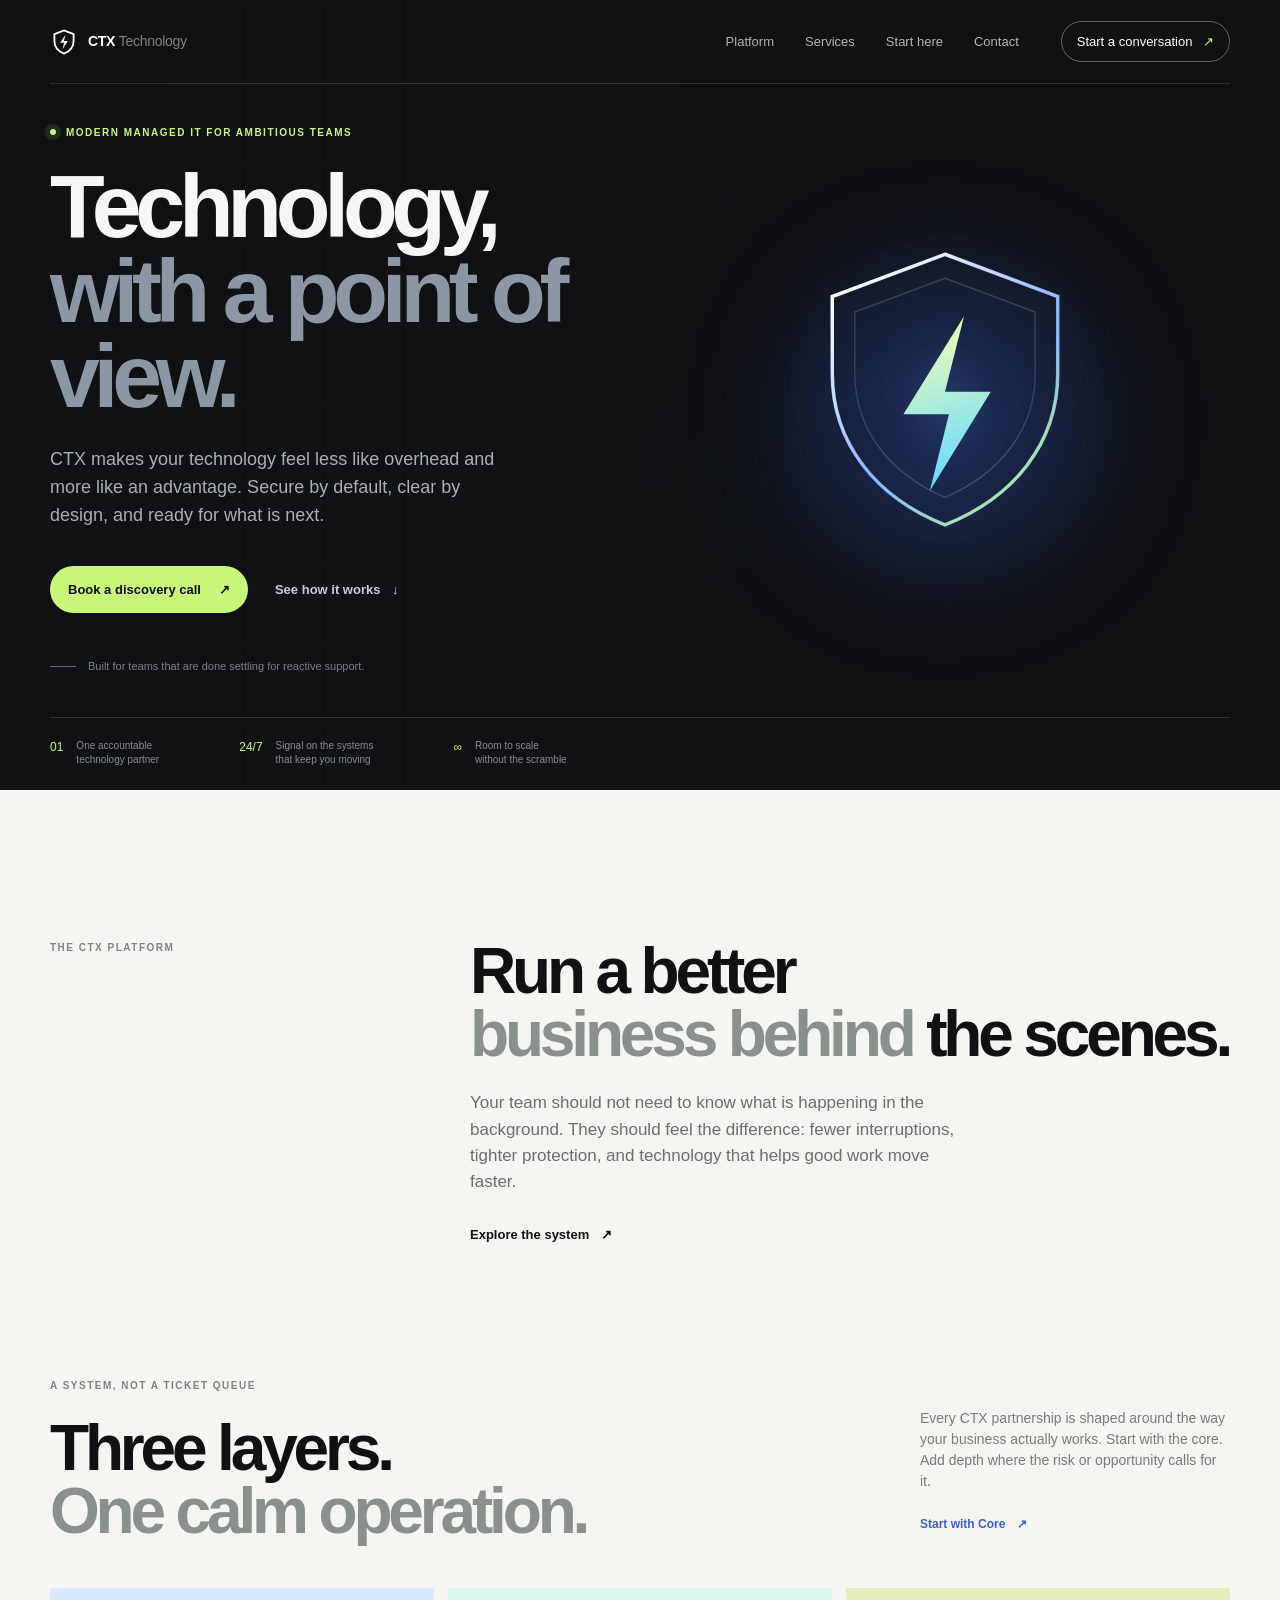
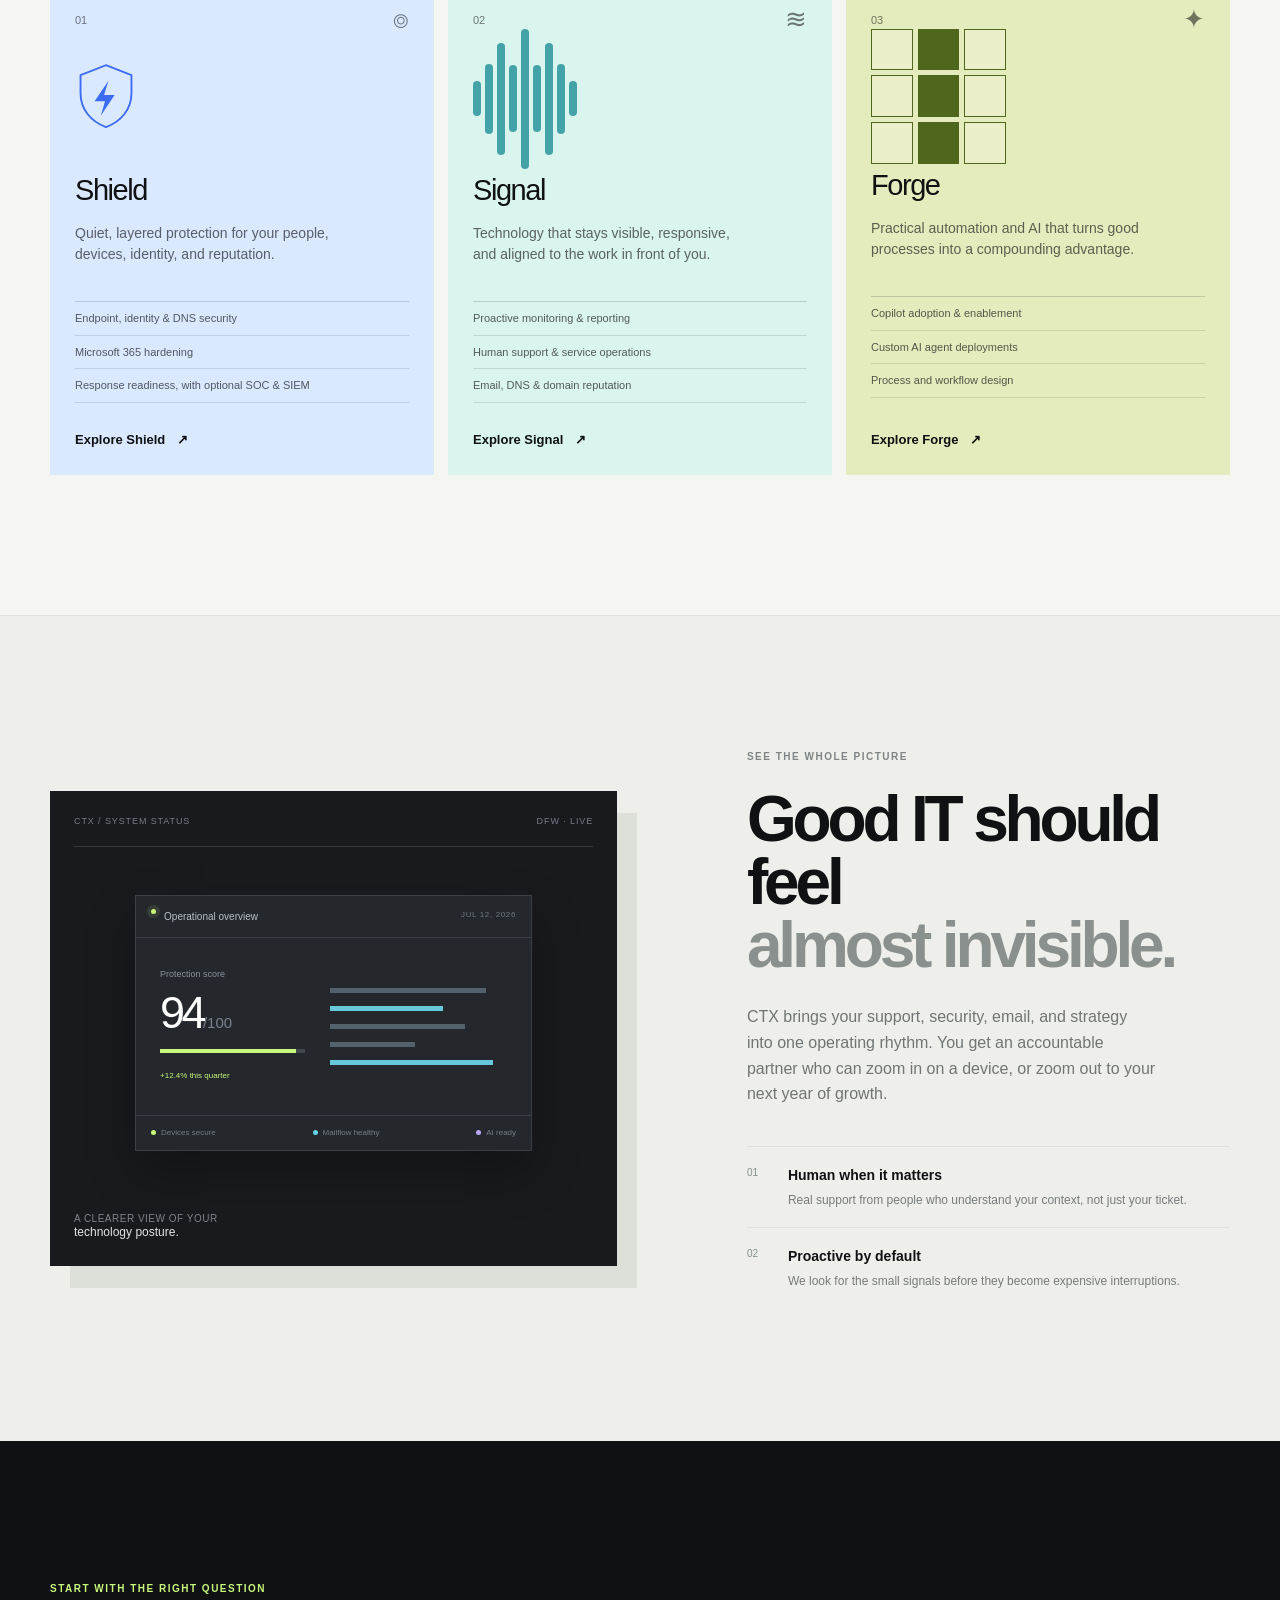
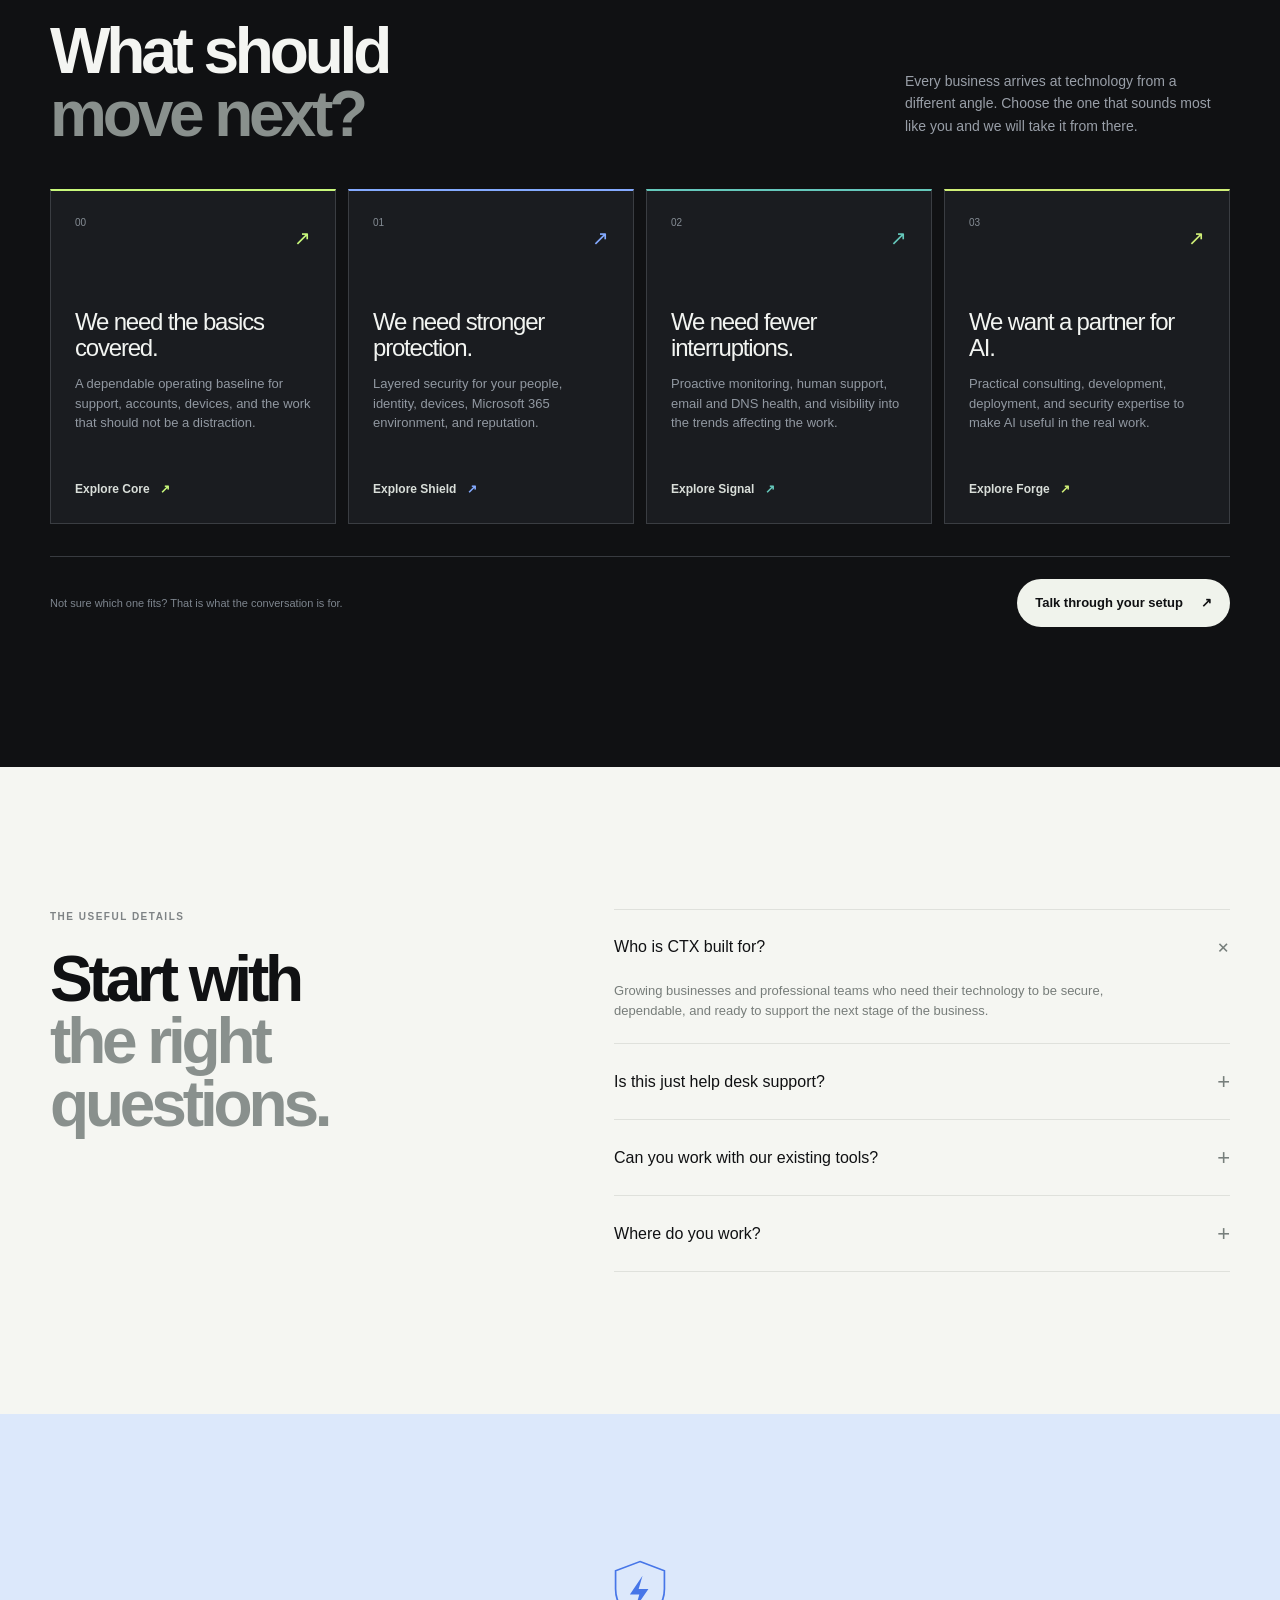
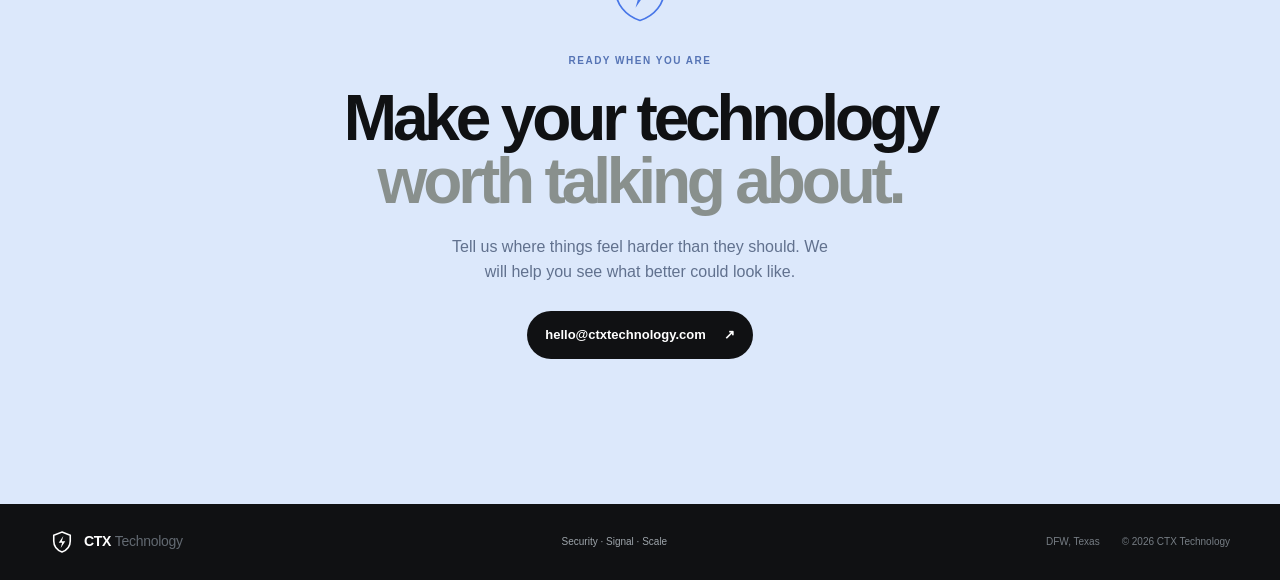
==== commit 1151a386: "Clarify productized service offerings" ====
--- a/index.html
+++ b/index.html
@@ -99,14 +99,14 @@
               <div class="layer-top"><span class="layer-number">01</span><span class="layer-symbol">⌾</span></div>
               <div class="layer-icon shield-icon" aria-hidden="true"><svg viewBox="0 0 56 64" fill="none"><path d="M28 2 51 11v16.3C51 41.7 41.8 52.7 28 58 14.2 52.7 5 41.7 5 27.3V11L28 2Z" stroke="currentColor" stroke-width="1.7"/><path d="m30.2 16-12.5 18.6h9.4l-3.8 13 12.5-18.8h-9.5l3.9-12.8Z" fill="currentColor"/></svg></div>
               <h3>Shield</h3><p>Quiet, layered protection for your people, devices, identity, and reputation.</p>
-              <ul><li>Endpoint & identity security</li><li>Microsoft 365 hardening</li><li>Optional SOC & SIEM monitoring</li></ul>
+              <ul><li>Endpoint, identity & DNS security</li><li>Microsoft 365 hardening</li><li>Response readiness, with optional SOC & SIEM</li></ul>
               <a href="shield.html" class="card-link">Explore Shield <span aria-hidden="true">↗</span></a>
             </article>
             <article class="layer-card layer-signal">
               <div class="layer-top"><span class="layer-number">02</span><span class="layer-symbol">≋</span></div>
               <div class="signal-wave" aria-hidden="true"><span></span><span></span><span></span><span></span><span></span><span></span><span></span><span></span><span></span></div>
               <h3>Signal</h3><p>Technology that stays visible, responsive, and aligned to the work in front of you.</p>
-              <ul><li>Proactive monitoring & support</li><li>Email deliverability & protection</li><li>Brand and domain reputation</li></ul>
+              <ul><li>Proactive monitoring & reporting</li><li>Human support & service operations</li><li>Email, DNS & domain reputation</li></ul>
               <a href="signal.html" class="card-link">Explore Signal <span aria-hidden="true">↗</span></a>
             </article>
             <article class="layer-card layer-forge">
@@ -141,6 +141,7 @@
           <div class="pathway-grid">
             <a class="pathway-card pathway-core" href="core.html"><span class="pathway-number">00</span><span class="pathway-arrow" aria-hidden="true">↗</span><h3>We need the basics covered.</h3><p>A dependable operating baseline for support, accounts, devices, and the work that should not be a distraction.</p><span class="pathway-link">Explore Core <span aria-hidden="true">↗</span></span></a>
             <a class="pathway-card pathway-shield" href="shield.html"><span class="pathway-number">01</span><span class="pathway-arrow" aria-hidden="true">↗</span><h3>We need stronger protection.</h3><p>Layered security for your people, identity, devices, Microsoft 365 environment, and reputation.</p><span class="pathway-link">Explore Shield <span aria-hidden="true">↗</span></span></a>
+            <a class="pathway-card pathway-signal" href="signal.html"><span class="pathway-number">02</span><span class="pathway-arrow" aria-hidden="true">↗</span><h3>We need fewer interruptions.</h3><p>Proactive monitoring, human support, email and DNS health, and visibility into the trends affecting the work.</p><span class="pathway-link">Explore Signal <span aria-hidden="true">↗</span></span></a>
             <a class="pathway-card pathway-forge" href="forge.html"><span class="pathway-number">03</span><span class="pathway-arrow" aria-hidden="true">↗</span><h3>We want a partner for AI.</h3><p>Practical consulting, development, deployment, and security expertise to make AI useful in the real work.</p><span class="pathway-link">Explore Forge <span aria-hidden="true">↗</span></span></a>
           </div>
           <div class="pathways-footer"><span>Not sure which one fits? That is what the conversation is for.</span><a class="button button-light" href="mailto:hello@ctxtechnology.com?subject=CTX%20Technology%20setup%20conversation">Talk through your setup <span aria-hidden="true">↗</span></a></div>
--- a/styles.css
+++ b/styles.css
@@ -152,7 +152,7 @@
 
 .pathways-section { padding: 140px 0; background: #101113; color: #f4f5f2; }
 .pathways-heading { display: flex; justify-content: space-between; align-items: end; gap: 50px; margin-bottom: 44px; }.pathways-heading h2 { margin-bottom: 0; }.pathways-heading .section-kicker { color: var(--lime); }.pathways-heading > p { max-width: 325px; margin: 0 0 8px; color: #999fa8; font-size: 14px; line-height: 1.6; }
-.pathway-grid { display: grid; grid-template-columns: repeat(3, 1fr); gap: 12px; }.pathway-card { min-height: 335px; display: flex; flex-direction: column; padding: 24px 24px 25px; border: 1px solid #3a3d42; background: #1a1c20; transition: transform .2s, border-color .2s, background .2s; }.pathway-card:hover, .pathway-card:focus-visible { transform: translateY(-5px); background: #202329; }.pathway-core { border-top: 2px solid var(--lime); }.pathway-shield { border-top: 2px solid #84aaff; }.pathway-forge { border-top: 2px solid #d0ef77; }.pathway-number { color: #858c94; font-size: 10px; }.pathway-arrow { align-self: flex-end; margin-top: -7px; color: var(--lime); font-size: 20px; }.pathway-shield .pathway-arrow { color: #84aaff; }.pathway-forge .pathway-arrow { color: #d0ef77; }.pathway-card h3 { max-width: 230px; margin: 56px 0 13px; color: #f2f4f1; font-size: 24px; line-height: 1.08; letter-spacing: -.05em; font-weight: 500; }.pathway-card p { max-width: 280px; margin: 0; color: #9198a1; font-size: 13px; line-height: 1.5; }.pathway-link { margin-top: auto; padding-top: 28px; color: #d9ded9; font-size: 12px; font-weight: 600; }.pathway-link span { margin-left: 7px; color: var(--lime); transition: margin .2s; }.pathway-shield .pathway-link span { color: #84aaff; }.pathway-forge .pathway-link span { color: #d0ef77; }.pathway-card:hover .pathway-link span { margin-left: 12px; }.pathways-footer { display: flex; align-items: center; justify-content: space-between; gap: 24px; margin-top: 32px; padding-top: 22px; border-top: 1px solid #383b40; color: #7d858e; font-size: 11px; }.pathways-footer .button-light { margin-top: 0; }
+.pathway-grid { display: grid; grid-template-columns: repeat(4, 1fr); gap: 12px; }.pathway-card { min-height: 335px; display: flex; flex-direction: column; padding: 24px 24px 25px; border: 1px solid #3a3d42; background: #1a1c20; transition: transform .2s, border-color .2s, background .2s; }.pathway-card:hover, .pathway-card:focus-visible { transform: translateY(-5px); background: #202329; }.pathway-core { border-top: 2px solid var(--lime); }.pathway-shield { border-top: 2px solid #84aaff; }.pathway-signal { border-top: 2px solid #65c8bb; }.pathway-forge { border-top: 2px solid #d0ef77; }.pathway-number { color: #858c94; font-size: 10px; }.pathway-arrow { align-self: flex-end; margin-top: -7px; color: var(--lime); font-size: 20px; }.pathway-shield .pathway-arrow { color: #84aaff; }.pathway-signal .pathway-arrow { color: #65c8bb; }.pathway-forge .pathway-arrow { color: #d0ef77; }.pathway-card h3 { max-width: 230px; margin: 56px 0 13px; color: #f2f4f1; font-size: 24px; line-height: 1.08; letter-spacing: -.05em; font-weight: 500; }.pathway-card p { max-width: 280px; margin: 0; color: #9198a1; font-size: 13px; line-height: 1.5; }.pathway-link { margin-top: auto; padding-top: 28px; color: #d9ded9; font-size: 12px; font-weight: 600; }.pathway-link span { margin-left: 7px; color: var(--lime); transition: margin .2s; }.pathway-shield .pathway-link span { color: #84aaff; }.pathway-signal .pathway-link span { color: #65c8bb; }.pathway-forge .pathway-link span { color: #d0ef77; }.pathway-card:hover .pathway-link span { margin-left: 12px; }.pathways-footer { display: flex; align-items: center; justify-content: space-between; gap: 24px; margin-top: 32px; padding-top: 22px; border-top: 1px solid #383b40; color: #7d858e; font-size: 11px; }.pathways-footer .button-light { margin-top: 0; }
 
 @media (max-width: 850px) {
   .pathways-section { padding: 100px 0; }.pathways-heading { display: block; }.pathways-heading > p { margin-top: 27px; max-width: 480px; }.pathway-grid { grid-template-columns: 1fr; }.pathway-card { min-height: 265px; }.pathway-card h3 { margin-top: 37px; }.pathways-footer { align-items: flex-start; flex-direction: column; }
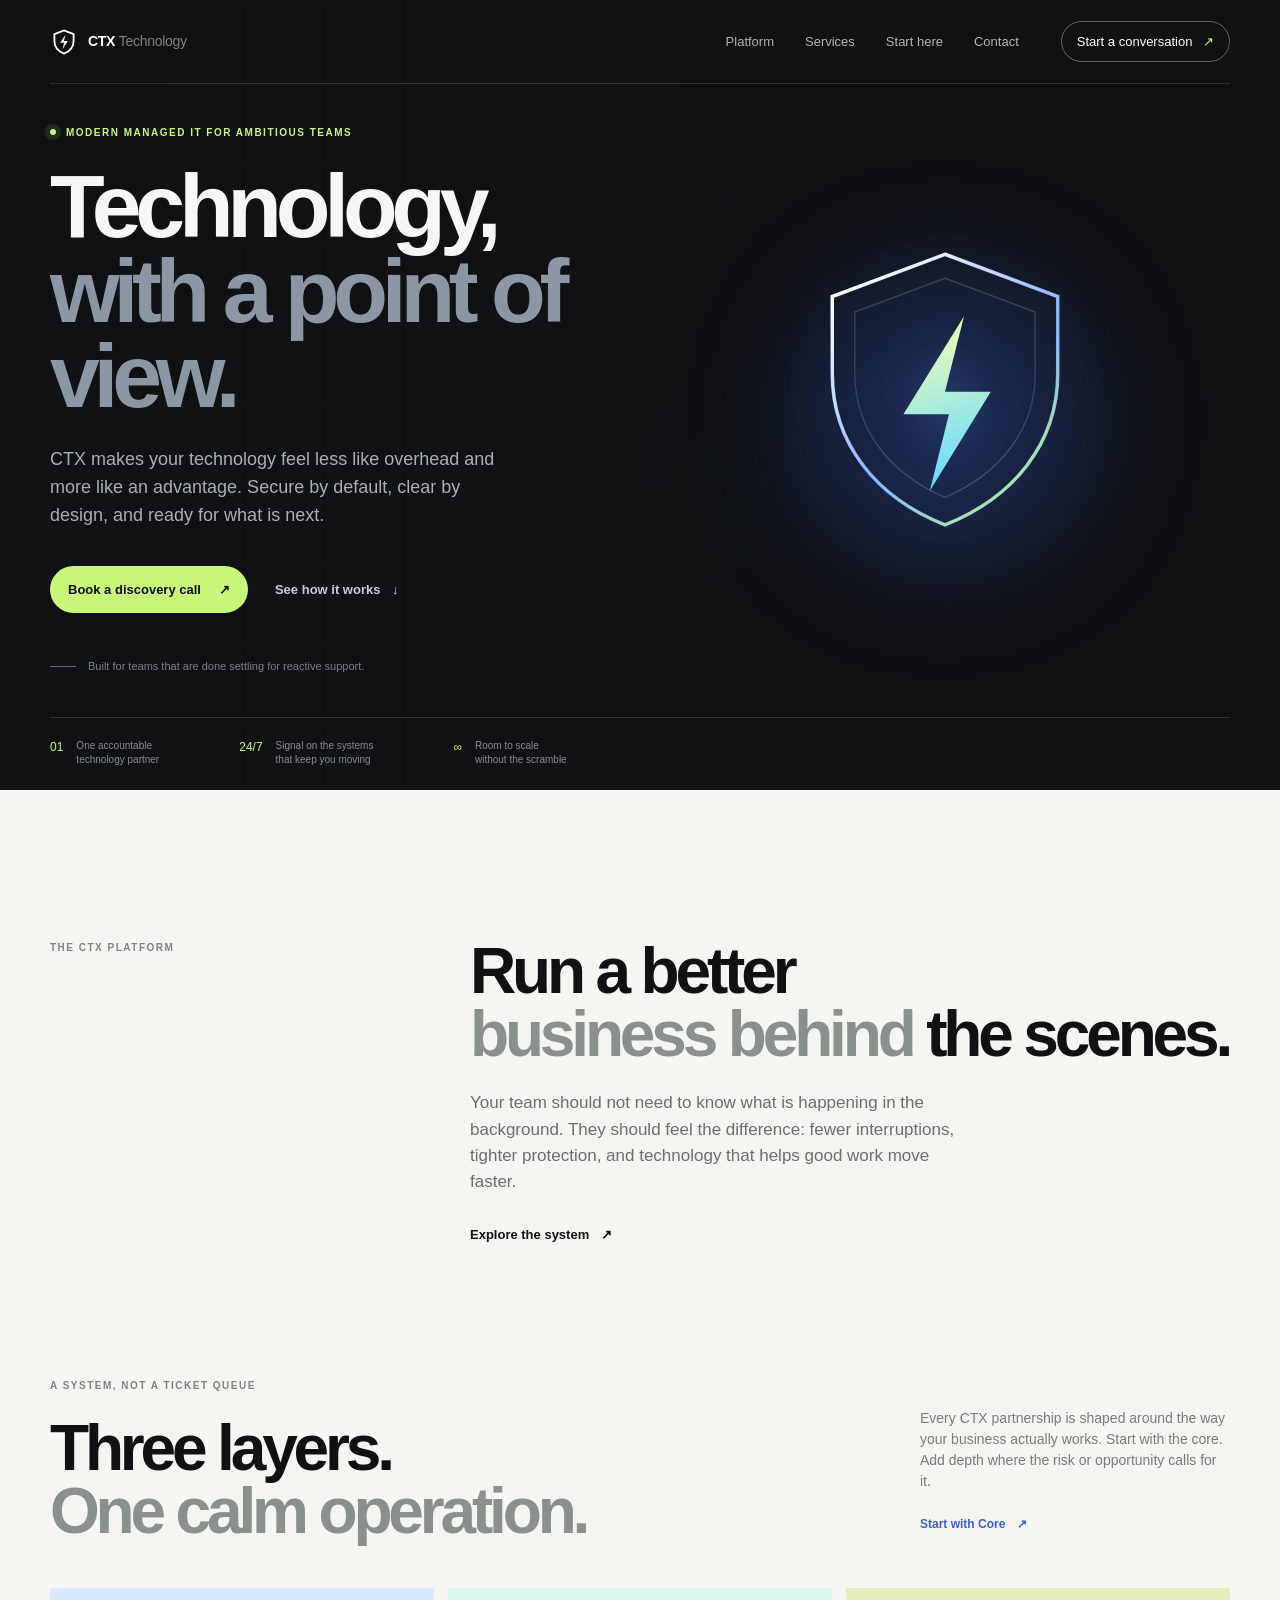
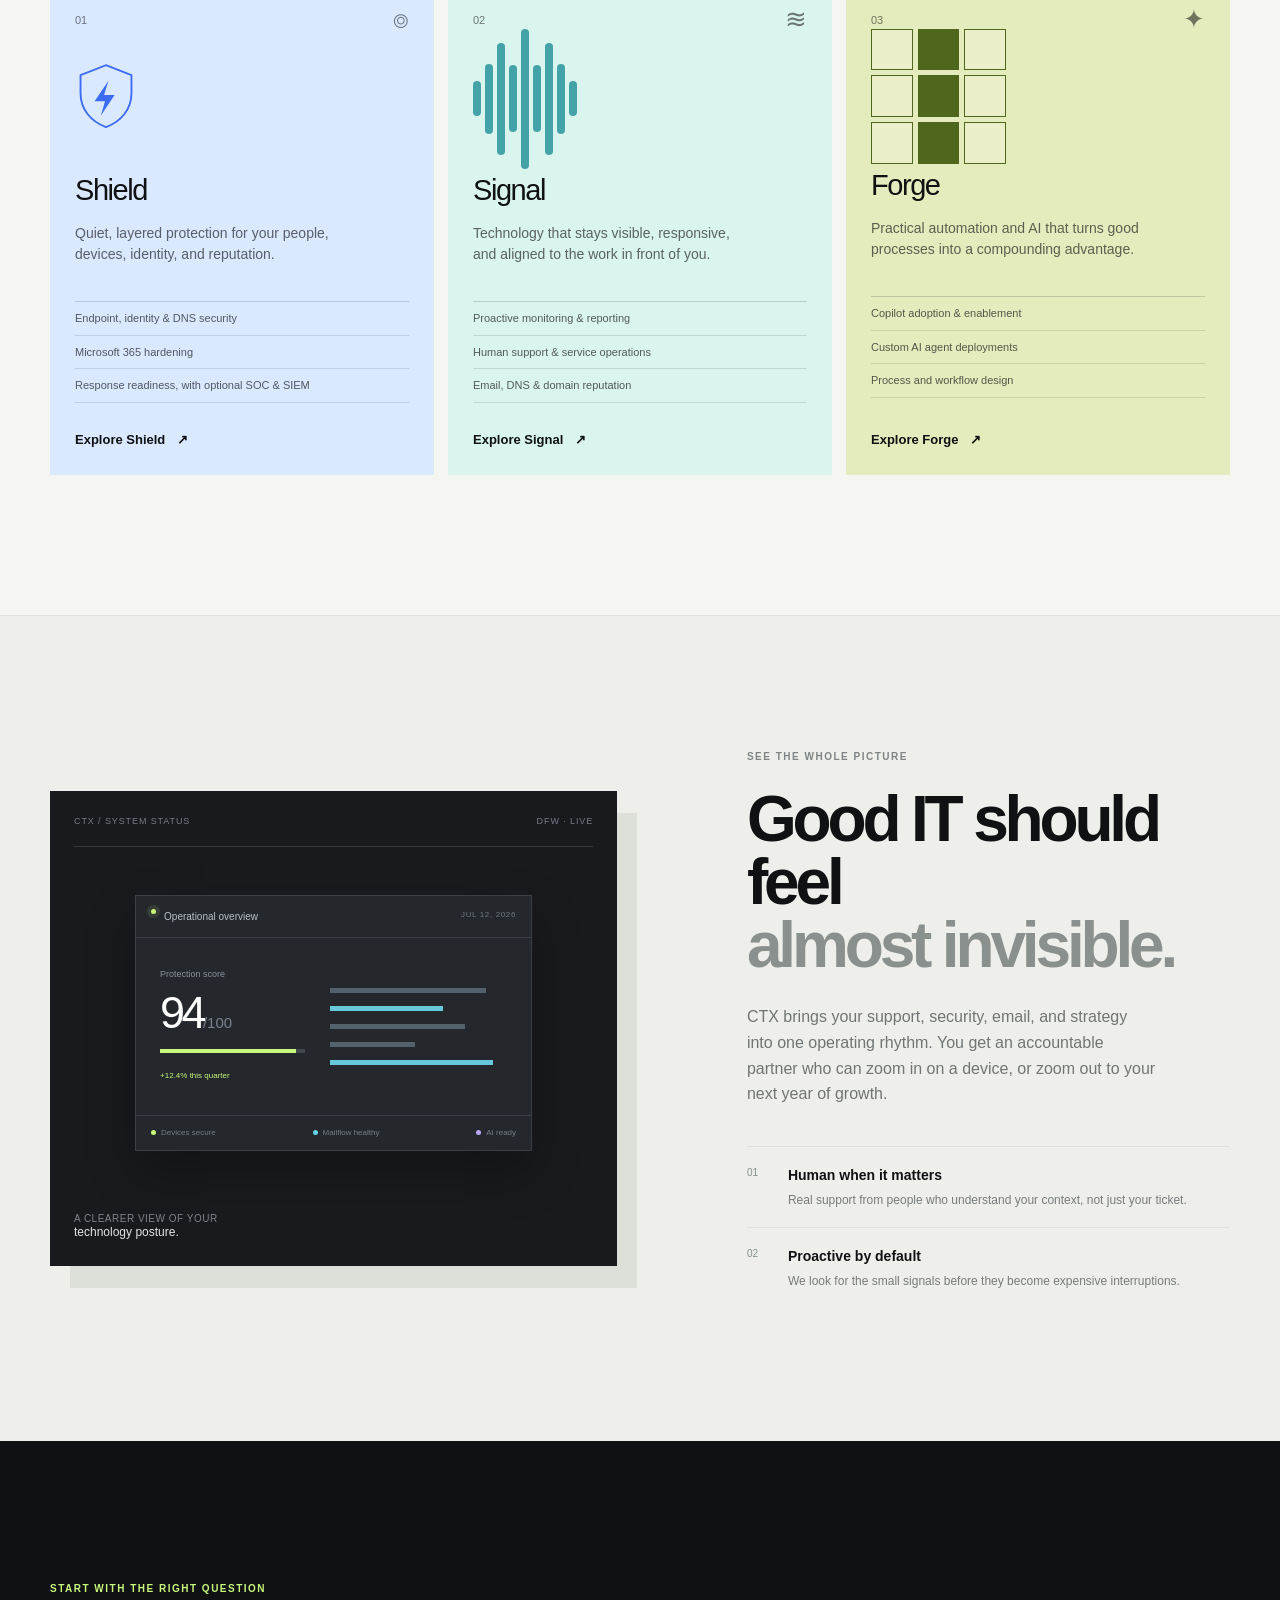
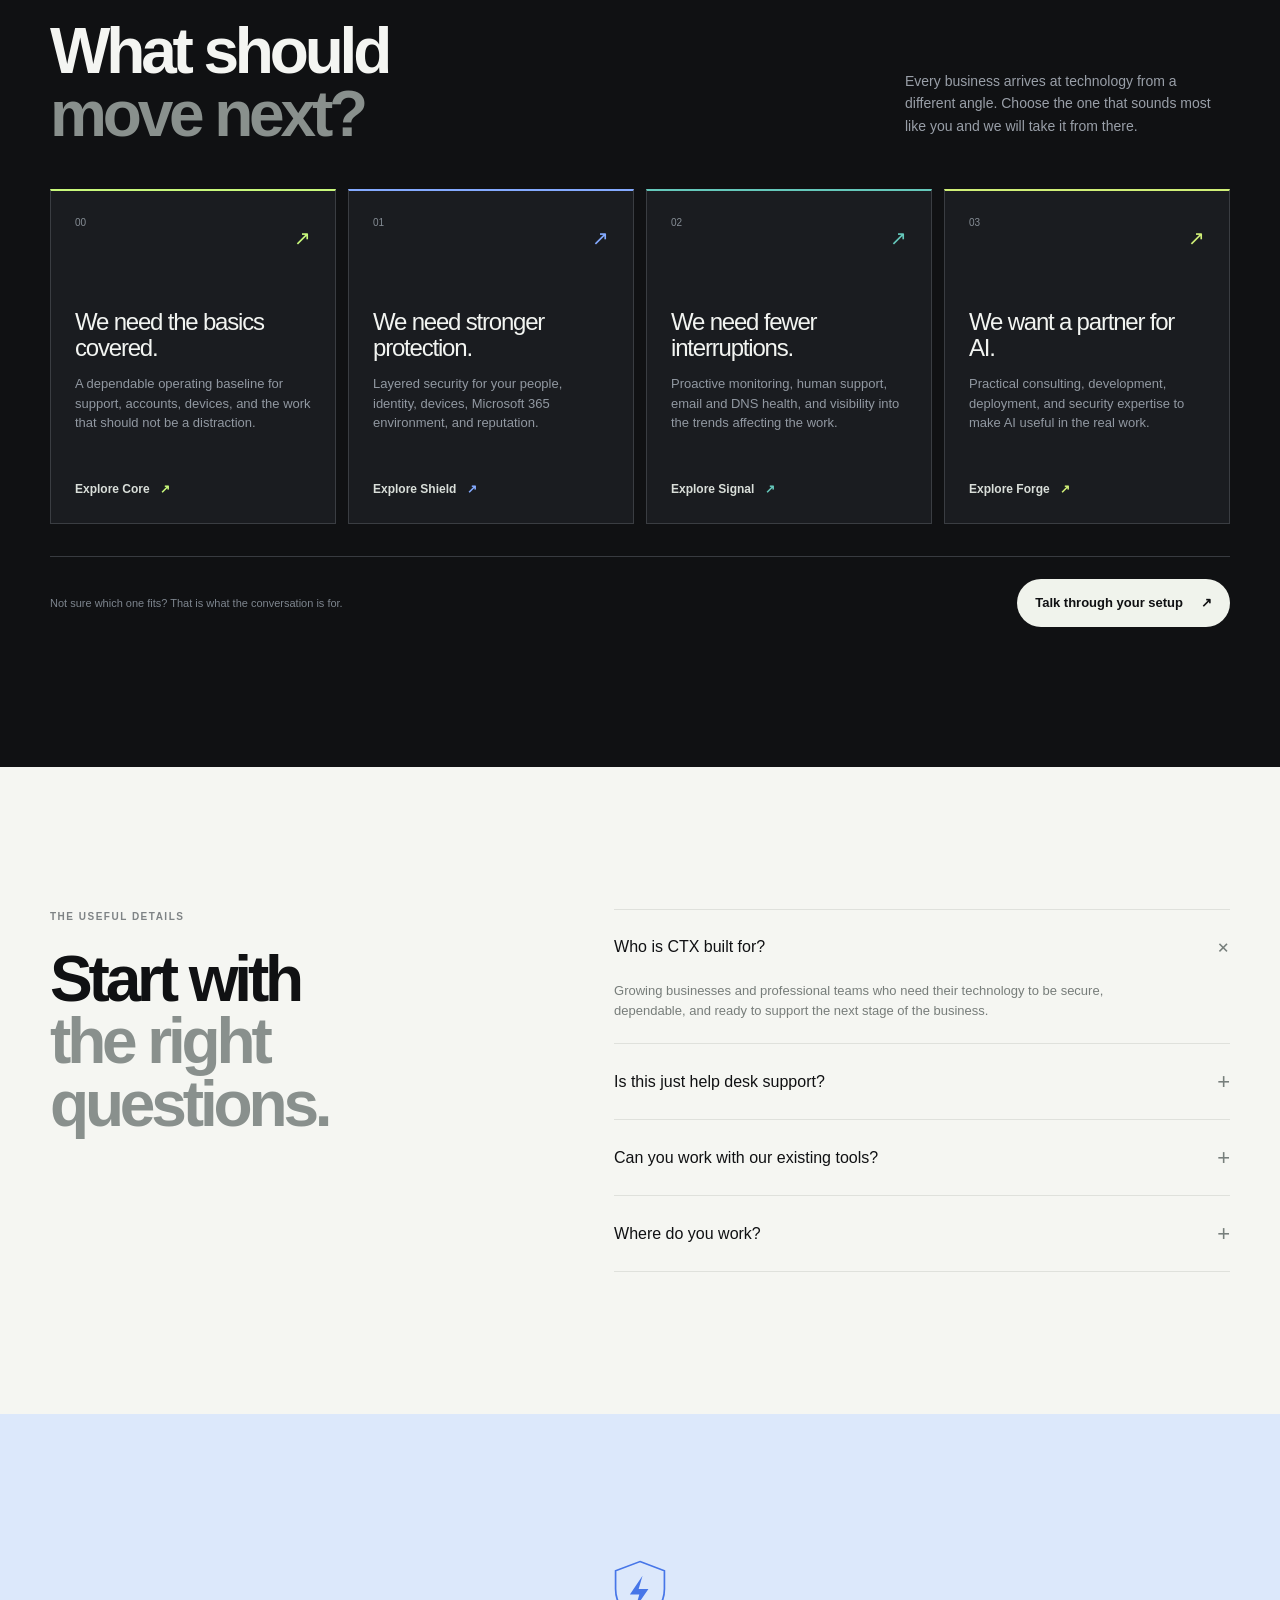
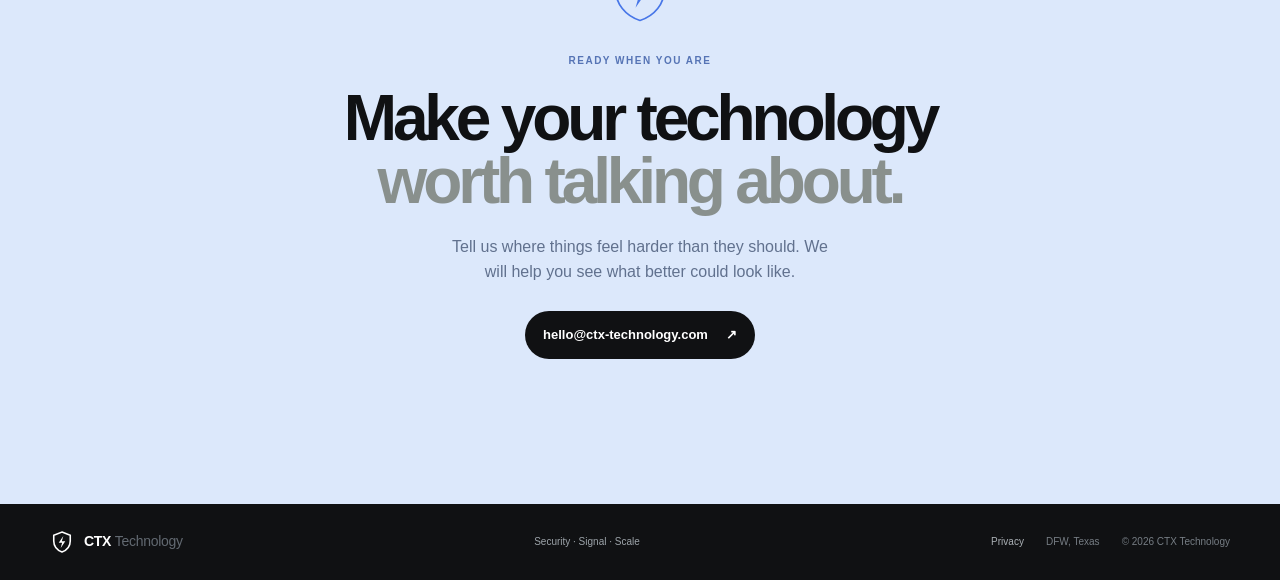
==== commit c8aed5d5: "Add privacy notice and update contact email" ====
--- a/index.html
+++ b/index.html
@@ -34,7 +34,7 @@
           <a href="#services">Services</a>
           <a href="#pathways">Start here</a>
           <a href="#contact">Contact</a>
-          <a class="nav-cta" href="mailto:hello@ctxtechnology.com?subject=CTX%20Technology%20discovery%20call">Start a conversation <span aria-hidden="true">↗</span></a>
+          <a class="nav-cta" href="mailto:hello@ctx-technology.com?subject=CTX%20Technology%20discovery%20call">Start a conversation <span aria-hidden="true">↗</span></a>
         </nav>
       </div>
     </header>
@@ -48,7 +48,7 @@
             <h1>Technology,<br /><span>with a point of view.</span></h1>
             <p class="hero-lead">CTX makes your technology feel less like overhead and more like an advantage. Secure by default, clear by design, and ready for what is next.</p>
             <div class="hero-actions">
-              <a class="button button-primary" href="mailto:hello@ctxtechnology.com?subject=CTX%20Technology%20discovery%20call">Book a discovery call <span aria-hidden="true">↗</span></a>
+              <a class="button button-primary" href="mailto:hello@ctx-technology.com?subject=CTX%20Technology%20discovery%20call">Book a discovery call <span aria-hidden="true">↗</span></a>
               <a class="text-link light-link" href="#platform">See how it works <span aria-hidden="true">↓</span></a>
             </div>
             <div class="hero-note"><span class="note-line"></span><span>Built for teams that are done settling for reactive support.</span></div>
@@ -144,7 +144,7 @@
             <a class="pathway-card pathway-signal" href="signal.html"><span class="pathway-number">02</span><span class="pathway-arrow" aria-hidden="true">↗</span><h3>We need fewer interruptions.</h3><p>Proactive monitoring, human support, email and DNS health, and visibility into the trends affecting the work.</p><span class="pathway-link">Explore Signal <span aria-hidden="true">↗</span></span></a>
             <a class="pathway-card pathway-forge" href="forge.html"><span class="pathway-number">03</span><span class="pathway-arrow" aria-hidden="true">↗</span><h3>We want a partner for AI.</h3><p>Practical consulting, development, deployment, and security expertise to make AI useful in the real work.</p><span class="pathway-link">Explore Forge <span aria-hidden="true">↗</span></span></a>
           </div>
-          <div class="pathways-footer"><span>Not sure which one fits? That is what the conversation is for.</span><a class="button button-light" href="mailto:hello@ctxtechnology.com?subject=CTX%20Technology%20setup%20conversation">Talk through your setup <span aria-hidden="true">↗</span></a></div>
+          <div class="pathways-footer"><span>Not sure which one fits? That is what the conversation is for.</span><a class="button button-light" href="mailto:hello@ctx-technology.com?subject=CTX%20Technology%20setup%20conversation">Talk through your setup <span aria-hidden="true">↗</span></a></div>
         </div>
       </section>
 
@@ -152,10 +152,10 @@
         <div class="container faq-layout"><div><p class="section-kicker">The useful details</p><h2>Start with<br /><i>the right questions.</i></h2></div><div class="faq-list"><details open><summary>Who is CTX built for?<span>+</span></summary><p>Growing businesses and professional teams who need their technology to be secure, dependable, and ready to support the next stage of the business.</p></details><details><summary>Is this just help desk support?<span>+</span></summary><p>No. Support is the human layer, but the work also includes proactive monitoring, security optimization, email health, and the technical roadmap behind the business.</p></details><details><summary>Can you work with our existing tools?<span>+</span></summary><p>Yes. We start by understanding what is already in place, then make practical recommendations around Microsoft 365, identity, endpoint, email, and the workflows your team depends on.</p></details><details><summary>Where do you work?<span>+</span></summary><p>CTX is based in the DFW area and supports teams wherever their work happens.</p></details></div></div>
       </section>
 
-      <section class="contact-section" id="contact"><div class="container contact-inner"><div class="contact-mark" aria-hidden="true"><svg viewBox="0 0 76 76" fill="none"><path d="M38 3 67 14v21.5C67 53.2 55.4 67.3 38 73 20.6 67.3 9 53.2 9 35.5V14L38 3Z" stroke="currentColor" stroke-width="2"/><path d="m41 20-15 22.2h11.2L32.7 58 48 35.5H36.4L41 20Z" fill="currentColor"/></svg></div><p class="section-kicker">Ready when you are</p><h2>Make your technology<br /><i>worth talking about.</i></h2><p>Tell us where things feel harder than they should. We will help you see what better could look like.</p><a class="button button-primary dark-button" href="mailto:hello@ctxtechnology.com?subject=CTX%20Technology%20discovery%20call">hello@ctxtechnology.com <span aria-hidden="true">↗</span></a></div></section>
+      <section class="contact-section" id="contact"><div class="container contact-inner"><div class="contact-mark" aria-hidden="true"><svg viewBox="0 0 76 76" fill="none"><path d="M38 3 67 14v21.5C67 53.2 55.4 67.3 38 73 20.6 67.3 9 53.2 9 35.5V14L38 3Z" stroke="currentColor" stroke-width="2"/><path d="m41 20-15 22.2h11.2L32.7 58 48 35.5H36.4L41 20Z" fill="currentColor"/></svg></div><p class="section-kicker">Ready when you are</p><h2>Make your technology<br /><i>worth talking about.</i></h2><p>Tell us where things feel harder than they should. We will help you see what better could look like.</p><a class="button button-primary dark-button" href="mailto:hello@ctx-technology.com?subject=CTX%20Technology%20discovery%20call">hello@ctx-technology.com <span aria-hidden="true">↗</span></a></div></section>
     </main>
 
-    <footer class="site-footer"><div class="container footer-wrap"><a class="brand footer-brand" href="#top"><span class="brand-mark" aria-hidden="true"><svg viewBox="0 0 32 32" fill="none"><path d="M16 2.75 27 7v7.52c0 6.9-4.4 12.14-11 14.73C9.4 26.66 5 21.42 5 14.52V7l11-4.25Z" stroke="currentColor" stroke-width="2.1"/><path d="m17.74 7.85-6.1 9.08h4.55l-1.92 7.23 6.1-9.17h-4.57l1.94-7.14Z" fill="currentColor"/></svg></span><span>CTX <em>Technology</em></span></a><p>Security · Signal · Scale</p><div><span>DFW, Texas</span><span>© 2026 CTX Technology</span></div></div></footer>
+    <footer class="site-footer"><div class="container footer-wrap"><a class="brand footer-brand" href="#top"><span class="brand-mark" aria-hidden="true"><svg viewBox="0 0 32 32" fill="none"><path d="M16 2.75 27 7v7.52c0 6.9-4.4 12.14-11 14.73C9.4 26.66 5 21.42 5 14.52V7l11-4.25Z" stroke="currentColor" stroke-width="2.1"/><path d="m17.74 7.85-6.1 9.08h4.55l-1.92 7.23 6.1-9.17h-4.57l1.94-7.14Z" fill="currentColor"/></svg></span><span>CTX <em>Technology</em></span></a><p>Security · Signal · Scale</p><div><a href="privacy.html">Privacy</a><span>DFW, Texas</span><span>© 2026 CTX Technology</span></div></div></footer>
     <script src="app.js"></script>
   </body>
 </html>
--- a/styles.css
+++ b/styles.css
@@ -133,13 +133,17 @@
 
 .faq-section { padding: 142px 0; background: var(--paper); }.faq-layout { display: grid; grid-template-columns: .8fr 1.2fr; gap: 13%; }.faq-list details { border-top: 1px solid var(--line); }.faq-list details:last-child { border-bottom: 1px solid var(--line); }.faq-list summary { display: flex; align-items: center; justify-content: space-between; padding: 21px 0; cursor: pointer; list-style: none; font-size: 16px; font-weight: 500; }.faq-list summary::-webkit-details-marker { display: none; }.faq-list summary span { color: #777f7c; font-size: 22px; font-weight: 300; transition: transform .2s; }.faq-list details[open] summary span { transform: rotate(45deg); }.faq-list details p { max-width: 520px; margin: -4px 40px 22px 0; color: #777d7a; font-size: 13px; line-height: 1.55; }
 .contact-section { padding: 145px 0; background: #dce8fb; text-align: center; }.contact-inner { display: flex; flex-direction: column; align-items: center; }.contact-mark { width: 64px; margin-bottom: 30px; color: #4776e8; }.contact-mark svg { display: block; width: 100%; }.contact-section .section-kicker { margin-bottom: 19px; color: #5674b5; }.contact-section h2 { margin-bottom: 23px; }.contact-section > .container > p:not(.section-kicker) { max-width: 390px; margin-bottom: 26px; color: #61718e; line-height: 1.55; }.dark-button { background: var(--ink); color: #fff; }.dark-button:hover { background: #2b2e34; }
-.site-footer { padding: 26px 0; background: #101113; color: #767d84; font-size: 10px; }.footer-wrap { display: flex; align-items: center; justify-content: space-between; gap: 24px; }.footer-brand { color: #fff; }.footer-brand em { color: #626971; }.footer-brand .brand-mark { width: 24px; height: 24px; }.footer-wrap p { margin: 0; color: #9da4aa; }.footer-wrap > div { display: flex; gap: 22px; }
+.site-footer { padding: 26px 0; background: #101113; color: #767d84; font-size: 10px; }.footer-wrap { display: flex; align-items: center; justify-content: space-between; gap: 24px; }.footer-brand { color: #fff; }.footer-brand em { color: #626971; }.footer-brand .brand-mark { width: 24px; height: 24px; }.footer-wrap p { margin: 0; color: #9da4aa; }.footer-wrap > div { display: flex; gap: 22px; }.footer-wrap > div a { color: #aab0b5; }.footer-wrap > div a:hover, .footer-wrap > div a:focus-visible { color: #fff; }
 
 @media (max-width: 850px) {
   .container { width: min(calc(100% - 40px), var(--max)); }
   .nav-wrap { min-height: 72px; }.menu-toggle { display: block; cursor: pointer; }.primary-nav { display: none; position: absolute; top: 72px; left: 20px; right: 20px; padding: 15px; flex-direction: column; align-items: stretch; gap: 0; background: #1b1d21; border: 1px solid #363a40; }.primary-nav.is-open { display: flex; }.primary-nav a { padding: 13px 10px; }.primary-nav .nav-cta { margin: 5px 0 0; text-align: center; }
   .hero { min-height: auto; }.hero-layout { grid-template-columns: 1fr; gap: 0; padding-top: 145px; }.hero-copy { padding-bottom: 0; }.hero-art { min-height: 420px; margin-top: -20px; }.art-core { width: 220px; }.signal-card-top { top: 15%; right: 0; }.signal-card-bottom { bottom: 14%; left: 0; }.art-label-left { left: 0; bottom: 20%; }.art-label-right { right: 0; bottom: 6%; }.hero-footer { gap: 20px; justify-content: space-between; }.hero-footer-item { gap: 8px; }
   .intro-band { padding: 100px 0; }.intro-layout, .feature-grid, .pricing-layout, .faq-layout { grid-template-columns: 1fr; gap: 55px; }.section-heading { display: block; }.section-heading > p { margin-top: 27px; max-width: 480px; }.system-section { padding-bottom: 100px; }.feature-section, .pricing-section, .faq-section, .contact-section { padding: 100px 0; }.feature-visual { min-height: 430px; }.pricing-copy > p:not(.section-kicker) { max-width: 500px; }
+}
+
+@media (max-width: 560px) {
+  .footer-wrap > div a { display: block; margin-bottom: 3px; }
 }
 @media (max-width: 560px) {
   .container { width: min(calc(100% - 32px), var(--max)); }.hero-layout { padding-top: 127px; }.hero-copy h1 { font-size: 57px; }.hero-lead { font-size: 16px; }.hero-actions { align-items: flex-start; flex-direction: column; gap: 18px; margin: 30px 0 36px; }.hero-art { min-height: 370px; margin-top: -10px; }.art-core { width: 190px; }.signal-card { min-width: 165px; padding: 9px; }.signal-card-top { top: 15%; }.signal-card-bottom { bottom: 10%; }.signal-card b { font-size: 10px; }.signal-card small { font-size: 8px; }.art-label { font-size: 8px; }.hero-footer { display: grid; grid-template-columns: repeat(3, 1fr); gap: 10px; }.hero-footer-item { display: block; font-size: 9px; }.hero-footer-item strong { display: block; margin-bottom: 6px; }.intro-band { padding: 84px 0; } h2 { font-size: 45px; }.layer-grid { grid-template-columns: 1fr; }.layer-card { min-height: 0; }.layer-card > p { min-height: 0; }.feature-visual { min-height: 360px; padding: 17px; box-shadow: 10px 12px 0 #dce0d8; }.visual-screen { top: 85px; left: 8%; width: 84%; }.screen-content { gap: 10px; padding: 20px 14px; }.screen-score strong { font-size: 36px; }.screen-footer { font-size: 7px; gap: 3px; padding-left: 10px; padding-right: 10px; }.visual-caption { left: 17px; bottom: 17px; }.price-panel { padding: 20px 17px; }.price-panel-top { font-size: 8px; }.price { padding-top: 25px; }.price strong { font-size: 74px; }.price-includes > div { display: grid; grid-template-columns: 1fr; }.faq-layout { gap: 35px; }.footer-wrap { align-items: flex-start; flex-wrap: wrap; }.footer-wrap p { order: 3; width: 100%; }.footer-wrap > div { margin-left: auto; display: block; text-align: right; }.footer-wrap > div span { display: block; margin-bottom: 3px; }
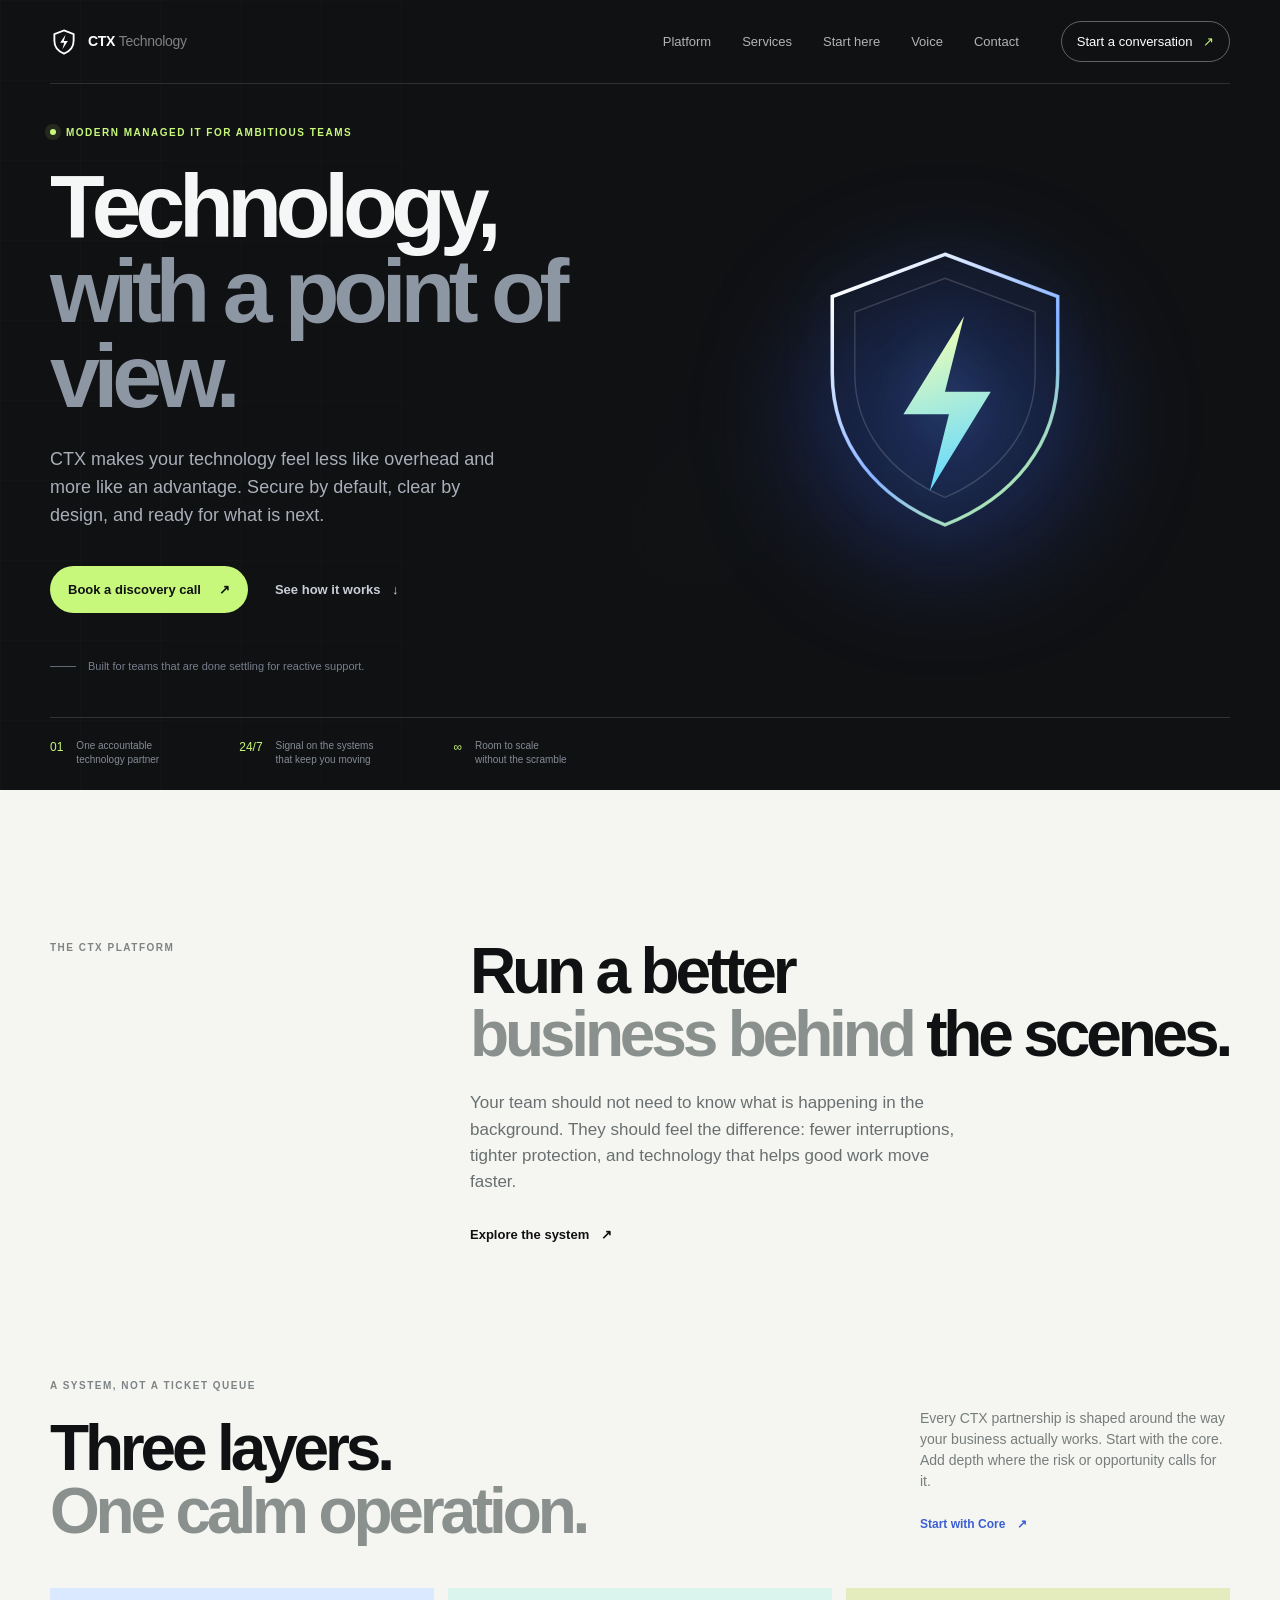
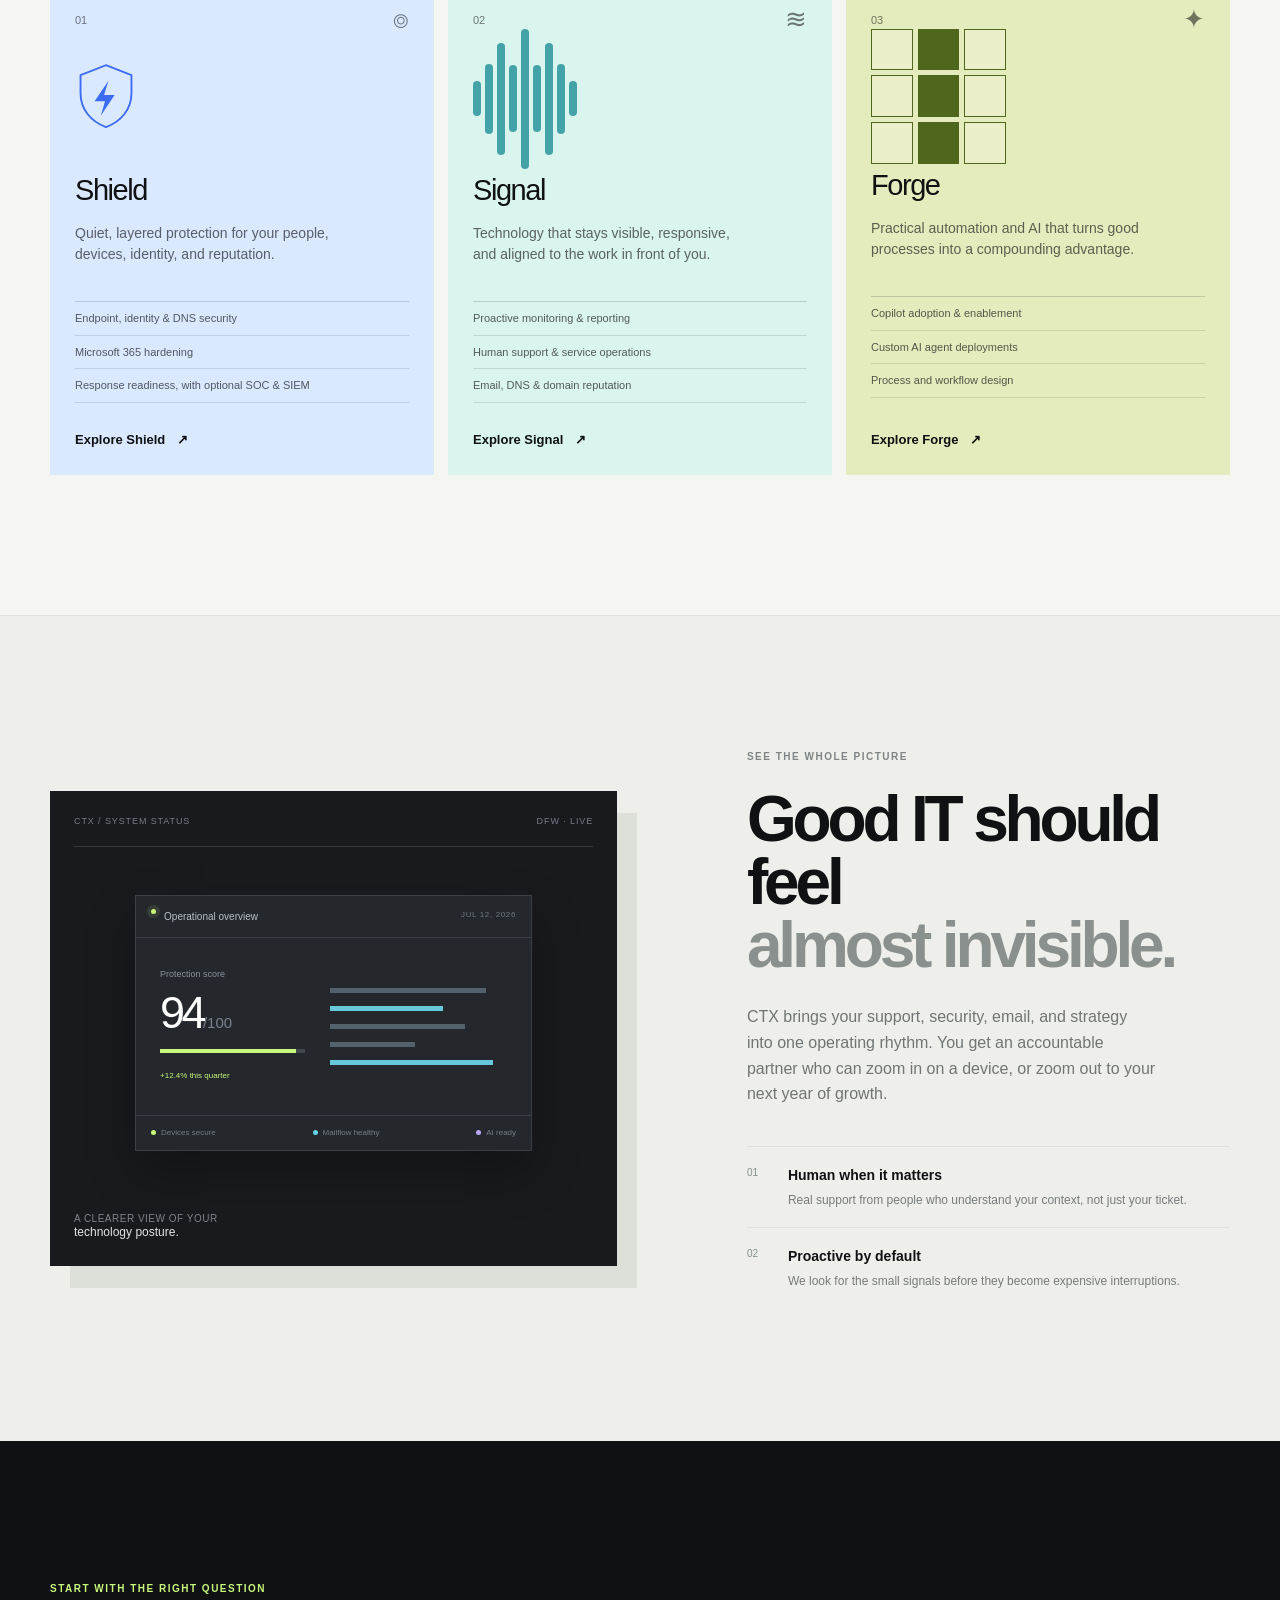
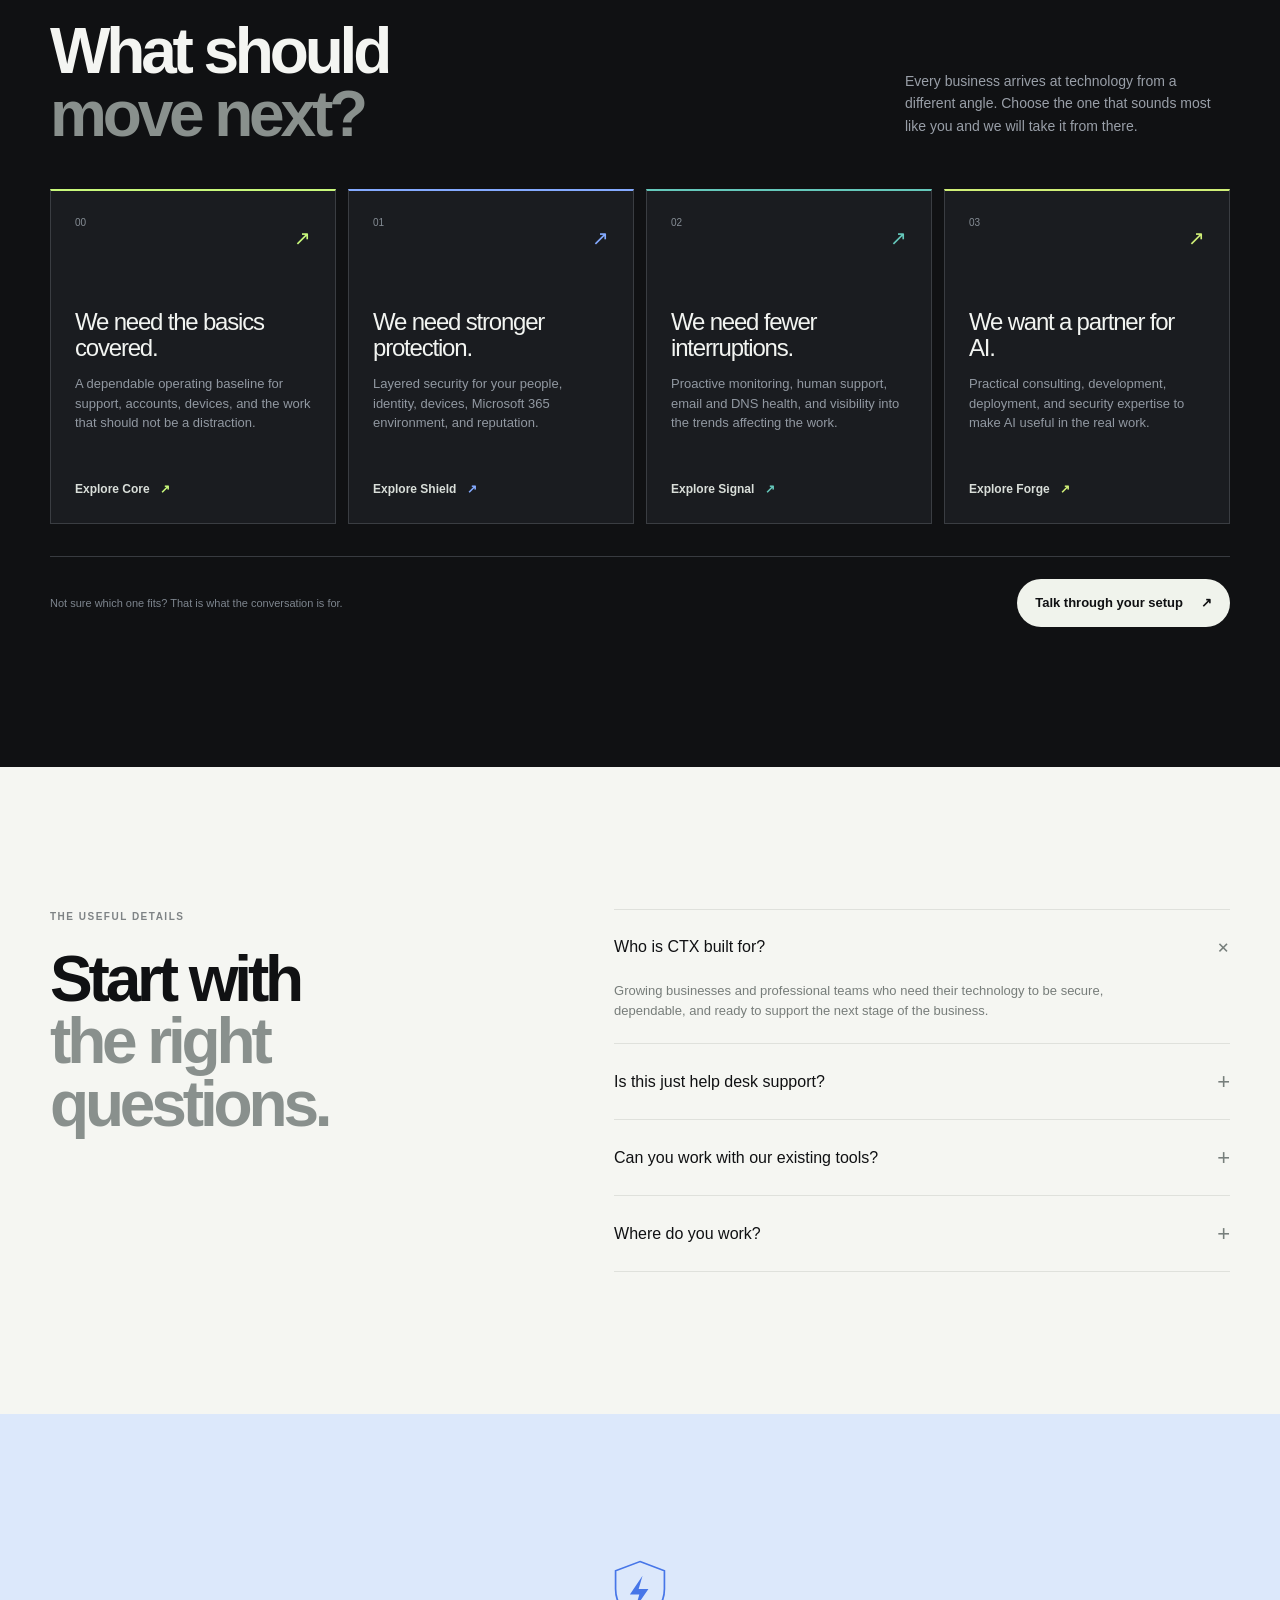
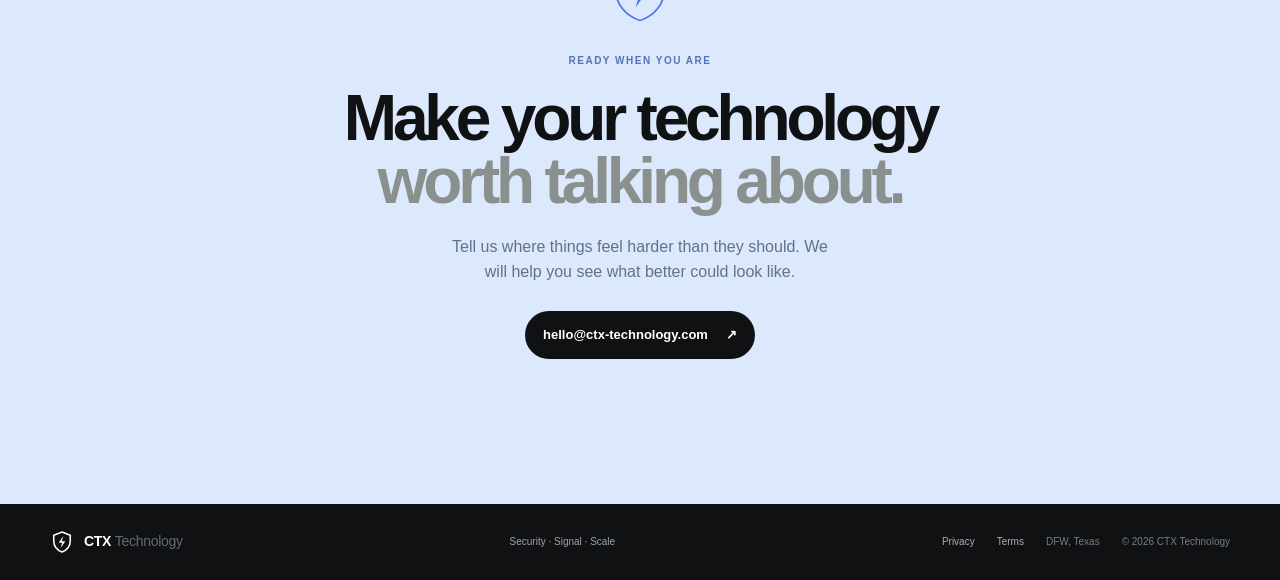
==== commit c3b0f78e: "update primary webpage for voice services, privacy, and terms" ====
--- a/index.html
+++ b/index.html
@@ -33,6 +33,7 @@
           <a href="#platform">Platform</a>
           <a href="#services">Services</a>
           <a href="#pathways">Start here</a>
+          <a href="voice.html">Voice</a>
           <a href="#contact">Contact</a>
           <a class="nav-cta" href="mailto:hello@ctx-technology.com?subject=CTX%20Technology%20discovery%20call">Start a conversation <span aria-hidden="true">↗</span></a>
         </nav>
@@ -155,7 +156,7 @@
       <section class="contact-section" id="contact"><div class="container contact-inner"><div class="contact-mark" aria-hidden="true"><svg viewBox="0 0 76 76" fill="none"><path d="M38 3 67 14v21.5C67 53.2 55.4 67.3 38 73 20.6 67.3 9 53.2 9 35.5V14L38 3Z" stroke="currentColor" stroke-width="2"/><path d="m41 20-15 22.2h11.2L32.7 58 48 35.5H36.4L41 20Z" fill="currentColor"/></svg></div><p class="section-kicker">Ready when you are</p><h2>Make your technology<br /><i>worth talking about.</i></h2><p>Tell us where things feel harder than they should. We will help you see what better could look like.</p><a class="button button-primary dark-button" href="mailto:hello@ctx-technology.com?subject=CTX%20Technology%20discovery%20call">hello@ctx-technology.com <span aria-hidden="true">↗</span></a></div></section>
     </main>
 
-    <footer class="site-footer"><div class="container footer-wrap"><a class="brand footer-brand" href="#top"><span class="brand-mark" aria-hidden="true"><svg viewBox="0 0 32 32" fill="none"><path d="M16 2.75 27 7v7.52c0 6.9-4.4 12.14-11 14.73C9.4 26.66 5 21.42 5 14.52V7l11-4.25Z" stroke="currentColor" stroke-width="2.1"/><path d="m17.74 7.85-6.1 9.08h4.55l-1.92 7.23 6.1-9.17h-4.57l1.94-7.14Z" fill="currentColor"/></svg></span><span>CTX <em>Technology</em></span></a><p>Security · Signal · Scale</p><div><a href="privacy.html">Privacy</a><span>DFW, Texas</span><span>© 2026 CTX Technology</span></div></div></footer>
+    <footer class="site-footer"><div class="container footer-wrap"><a class="brand footer-brand" href="#top"><span class="brand-mark" aria-hidden="true"><svg viewBox="0 0 32 32" fill="none"><path d="M16 2.75 27 7v7.52c0 6.9-4.4 12.14-11 14.73C9.4 26.66 5 21.42 5 14.52V7l11-4.25Z" stroke="currentColor" stroke-width="2.1"/><path d="m17.74 7.85-6.1 9.08h4.55l-1.92 7.23 6.1-9.17h-4.57l1.94-7.14Z" fill="currentColor"/></svg></span><span>CTX <em>Technology</em></span></a><p>Security · Signal · Scale</p><div><a href="privacy.html">Privacy</a><a href="terms.html">Terms</a><span>DFW, Texas</span><span>© 2026 CTX Technology</span></div></div></footer>
     <script src="app.js"></script>
   </body>
 </html>
